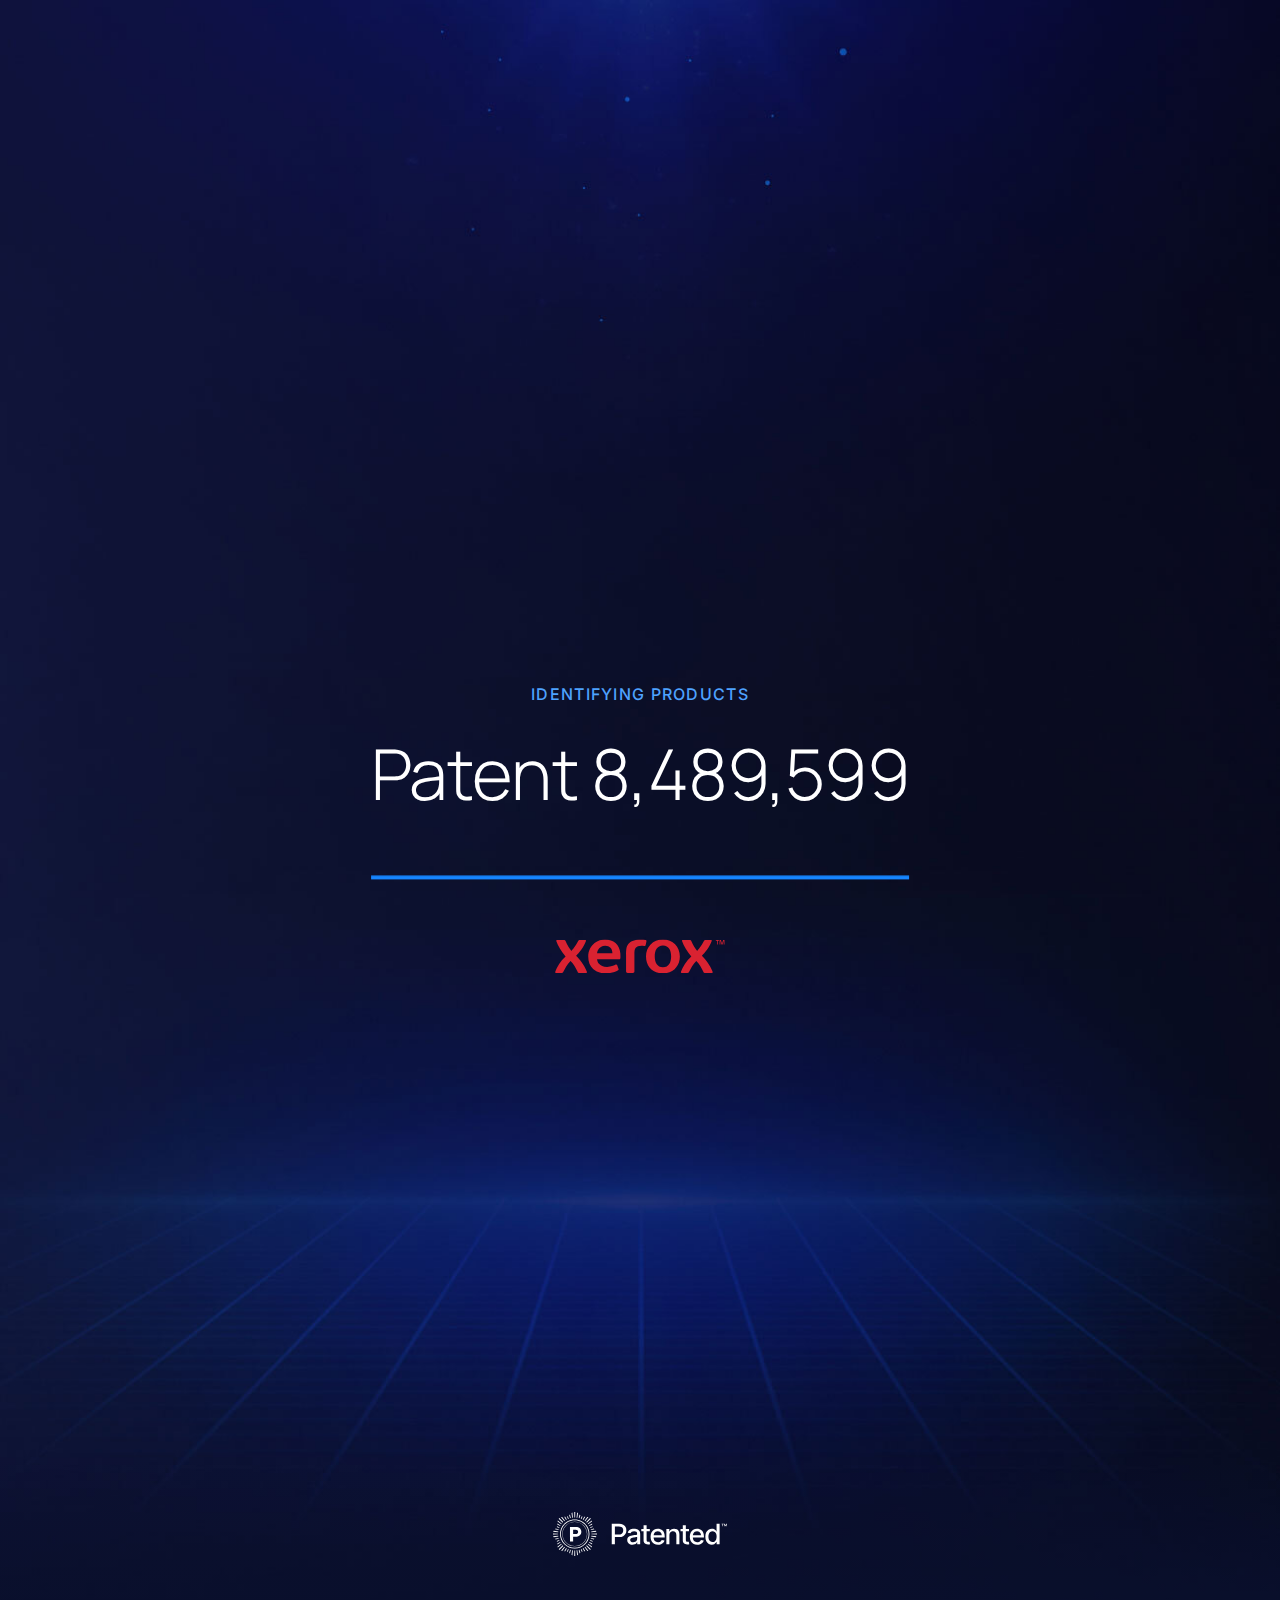
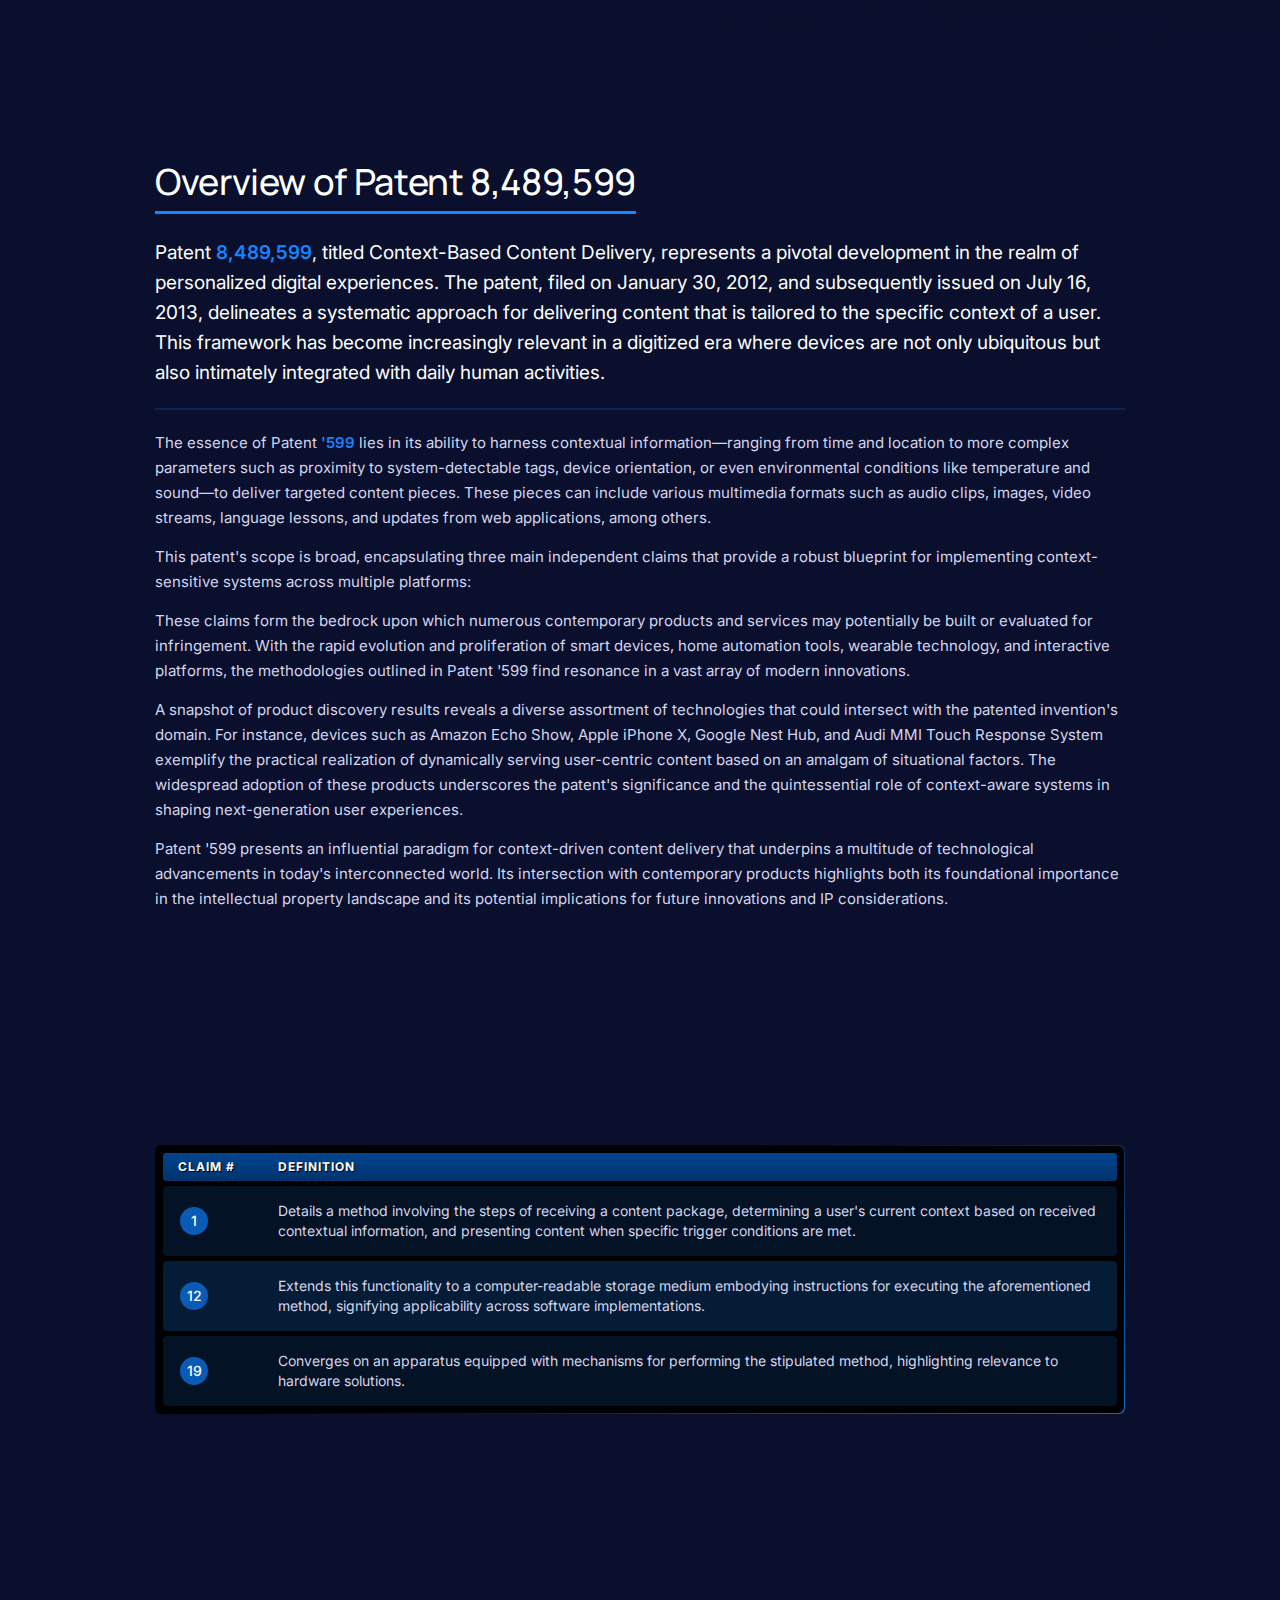
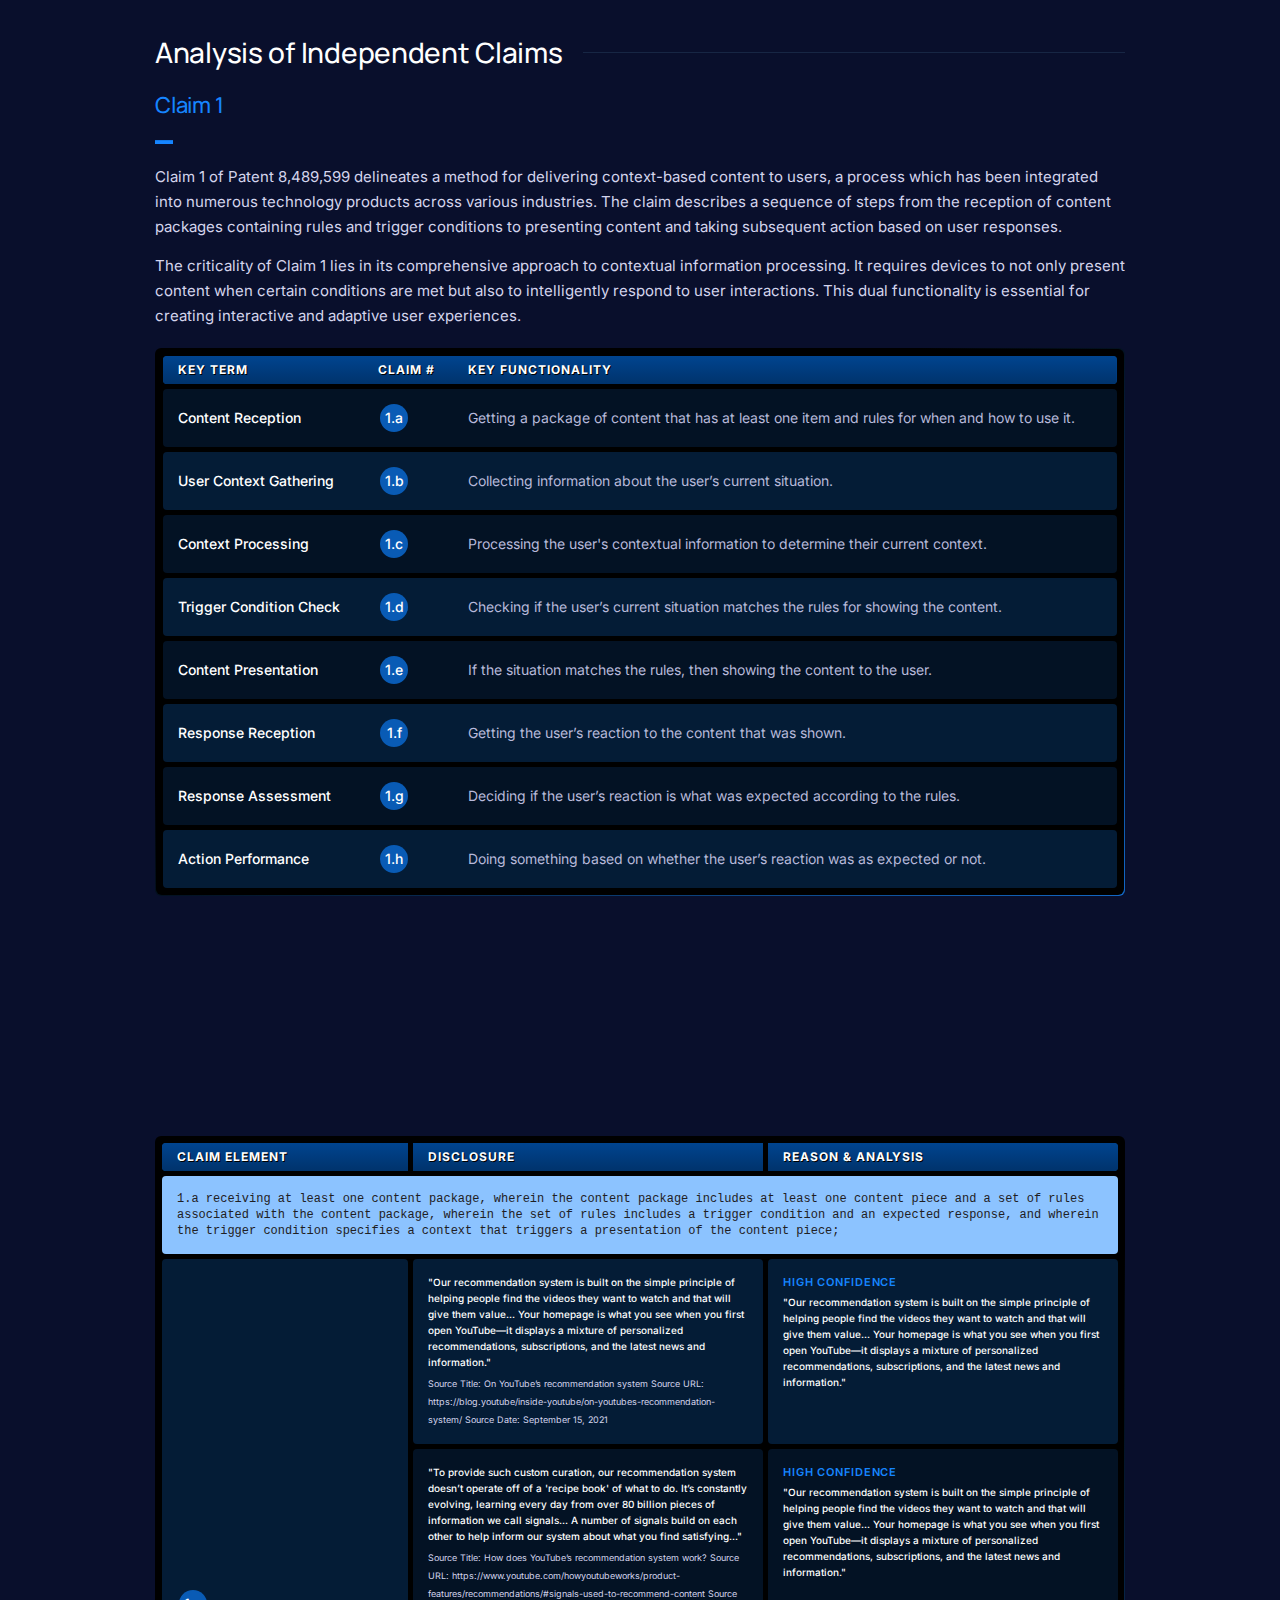
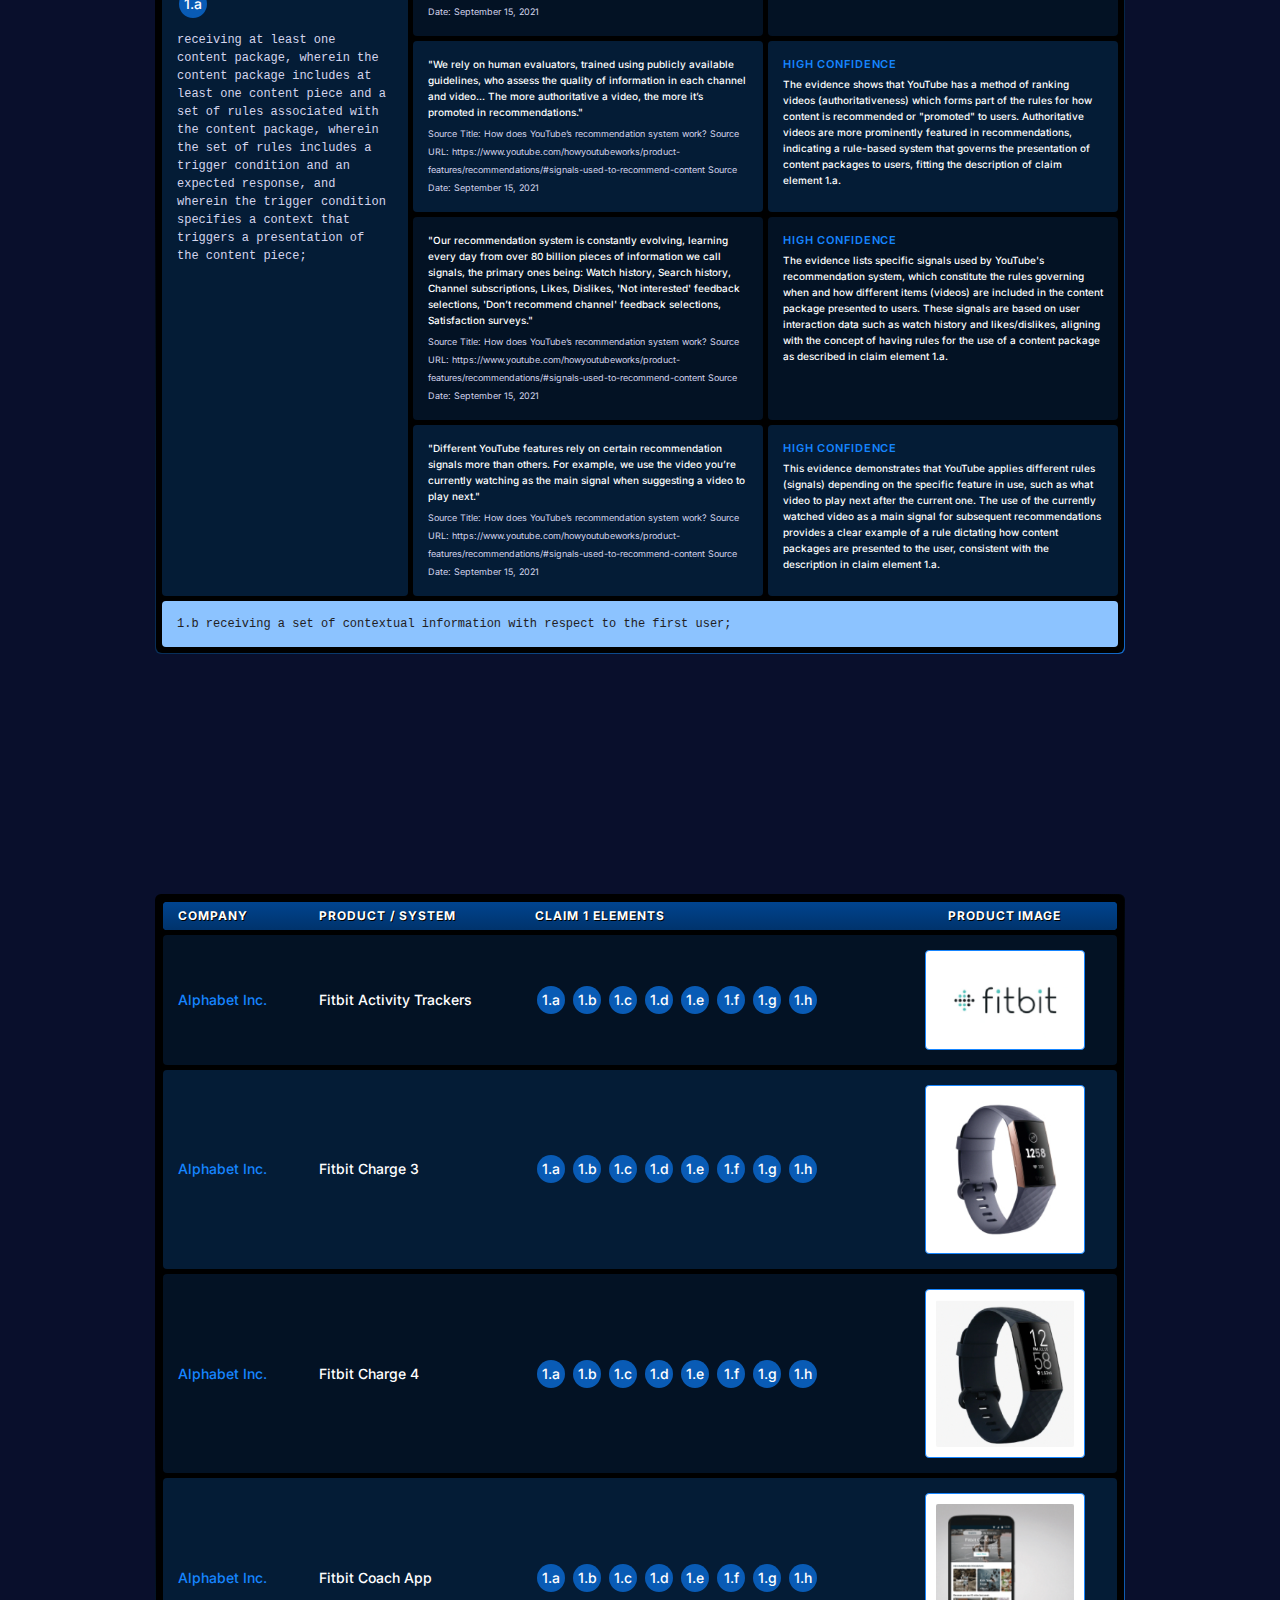
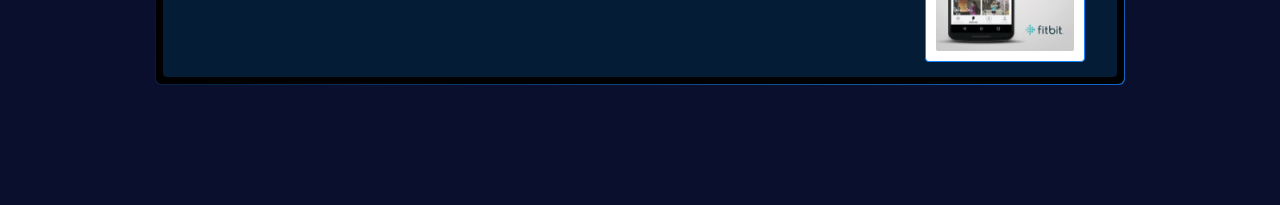
==== index.html @ 0fb77c59 "Patented reports V1" ====
<!DOCTYPE html>
<html lang="en">
<head>
    <meta charset="UTF-8">
    <meta name="viewport" content="width=device-width, initial-scale=1.0">
    <title>Patented Reports</title>
    <link rel="stylesheet" href="css/style.css">
</head>
<body>
    <section id="cover">
        <div class="overlay"></div>
        <img src="assets/cover.jpg" alt="">
        <div class="top-cover">
            <span>IDENTIFYING PRODUCTS</span>
            <h1>Patent 8,489,599</h1>
            <hr>
            <img src="assets/xerox.svg" alt="">
        </div>
        <img class="is-patented" src="assets/patented.svg" alt="">
    </section>
    <!-- Plain Text -->
    <section>
        <div class="container">
            <h1>Overview of Patent 8,489,599</h1>
            <p class="featured">Patent <strong>8,489,599</strong>, titled Context-Based Content Delivery, represents a pivotal development in the realm of personalized digital experiences. The patent, filed on January 30, 2012, and subsequently issued on July 16, 2013, delineates a systematic approach for delivering content that is tailored to the specific context of a user. This framework has become increasingly relevant in a digitized era where devices are not only ubiquitous but also intimately integrated with daily human activities.</p>

            <hr class="large">

            <p>The essence of Patent <strong>'599</strong> lies in its ability to harness contextual information—ranging from time and location to more complex parameters such as proximity to system-detectable tags, device orientation, or even environmental conditions like temperature and sound—to deliver targeted content pieces. These pieces can include various multimedia formats such as audio clips, images, video streams, language lessons, and updates from web applications, among others.</p>
            <p>This patent's scope is broad, encapsulating three main independent claims that provide a robust blueprint for implementing context-sensitive systems across multiple platforms:</p>
    
            <p>These claims form the bedrock upon which numerous contemporary products and services may potentially be built or evaluated for infringement. With the rapid evolution and proliferation of smart devices, home automation tools, wearable technology, and interactive platforms, the methodologies outlined in Patent '599 find resonance in a vast array of modern innovations.</p>
            <p>A snapshot of product discovery results reveals a diverse assortment of technologies that could intersect with the patented invention's domain. For instance, devices such as Amazon Echo Show, Apple iPhone X, Google Nest Hub, and Audi MMI Touch Response System exemplify the practical realization of dynamically serving user-centric content based on an amalgam of situational factors. The widespread adoption of these products underscores the patent's significance and the quintessential role of context-aware systems in shaping next-generation user experiences.</p>
            <p>Patent '599 presents an influential paradigm for context-driven content delivery that underpins a multitude of technological advancements in today's interconnected world. Its intersection with contemporary products highlights both its foundational importance in the intellectual property landscape and its potential implications for future innovations and IP considerations.</p>
        </div>
    </section>

    <!-- Overview of Patent Table -->
    <section>
        <div class="container">
            <div class="table-area">
                <table>
                    <thead>
                        <th>Claim #</th>
                        <th>Definition</th>
                    </thead>
                    <tbody>
                        <tr>
                            <td><span class="number">1</span></td>
                            <td>Details a method involving the steps of receiving a content package, determining a user's current context based on received contextual information, and presenting content when specific trigger conditions are met.</td>
                        </tr>
                        <tr>
                            <td><span class="number">12</span></td>
                            <td>Extends this functionality to a computer-readable storage medium embodying instructions for executing the aforementioned method, signifying applicability across software implementations.</td>
                        </tr>
                        <tr>
                            <td><span class="number">19</span></td>
                            <td>Converges on an apparatus equipped with mechanisms for performing the stipulated method, highlighting relevance to hardware solutions.</td>
                        </tr>
                    </tbody>
                </table>
            </div>
        </div>
    </section>

    <section>
        <div class="container">
            <h2>Analysis of Independent Claims</h2>
            <h3>Claim 1</h3>
            <hr>
            <p>Claim 1 of Patent 8,489,599 delineates a method for delivering context-based content to users, a process which has been integrated into numerous technology products across various industries. The claim describes a sequence of steps from the reception of content packages containing rules and trigger conditions to presenting content and taking subsequent action based on user responses.</p>
            <p>The criticality of Claim 1 lies in its comprehensive approach to contextual information processing. It requires devices to not only present content when certain conditions are met but also to intelligently respond to user interactions. This dual functionality is essential for creating interactive and adaptive user experiences.</p>
            <div class="table-area">
                <table>
                    <thead>
                        <th>Key Term</th>
                        <th>Claim #</th>
                        <th>Key Functionality</th>
                    </thead>
                    <tbody>
                        <tr>
                            <td><strong>Content Reception</strong></td>
                            <td><span class="number">1.a</span></td>
                            <td>Getting a package of content that has at least one item and rules for when and how to use it.</td>
                        </tr>
                        <tr>
                            <td><strong>User Context Gathering</strong></td>
                            <td><span class="number">1.b</span></td>
                            <td>Collecting information about the user’s current situation.</td>
                        </tr>
                        <tr>
                            <td><strong>Context Processing</strong></td>
                            <td><span class="number">1.c</span></td>
                            <td>Processing the user's contextual information to determine their current context.</td>
                        </tr>
                        <tr>
                            <td><strong>Trigger Condition Check</strong></td>
                            <td><span class="number">1.d</span></td>
                            <td>Checking if the user’s current situation matches the rules for showing the content.</td>
                        </tr>
                        <tr>
                            <td><strong>Content Presentation</strong></td>
                            <td><span class="number">1.e</span></td>
                            <td>If the situation matches the rules, then showing the content to the user.</td>
                        </tr>
                        <tr>
                            <td><strong>Response Reception</strong></td>
                            <td><span class="number">1.f</span></td>
                            <td>Getting the user’s reaction to the content that was shown.</td>
                        </tr>
                        <tr>
                            <td><strong>Response Assessment</strong></td>
                            <td><span class="number">1.g</span></td>
                            <td>Deciding if the user’s reaction is what was expected according to the rules.</td>
                        </tr>
                        <tr>
                            <td><strong>Action Performance</strong></td>
                            <td><span class="number">1.h</span></td>
                            <td>Doing something based on whether the user’s reaction was as expected or not.</td>
                        </tr>
                    </tbody>
                </table>
            </div>
        </div>
    </section>

    <section>
        <div class="container">
            <div class="table-area">
                <table class="is-analysis">
                    <thead>
                        <th>Claim element</th>
                        <th>DISCLOSURE</th>
                        <th>REASON & ANALYSIS</th>
                    </thead>
                    <tbody>
                        <tr class="description-step">
                            <td colspan="100">1.a receiving at least one content package, wherein the content package includes at least one content piece and a set of rules associated with the content package, wherein the set of rules includes a trigger condition and an expected response, and wherein the trigger condition specifies a context that triggers a presentation of the content piece;</td>
                        </tr>
                        <tr>
                            <td rowspan="5">
                                <span class="number">1.a</span>
                                <p class="monospace">
                                    receiving at least one content package, wherein the content package includes at least one content piece and a set of rules associated with the content package, wherein the set of rules includes a  trigger condition and an expected response, and wherein the trigger condition specifies a context that triggers a presentation of the content piece;
                                </p>
                            </td>
                            <td>
                                <strong>"Our recommendation system is built on the simple principle of helping people find the videos they want to watch and that will give them value... Your homepage is what you see when you first open YouTube—it displays a mixture of personalized recommendations, subscriptions, and the latest news and information."</strong>
                                <p>
                                    Source Title: On YouTube’s recommendation system
                                    Source URL: https://blog.youtube/inside-youtube/on-youtubes-recommendation-system/
                                    Source Date: September 15, 2021
                                </p>
                            </td>
                            <td>
                                <span>High Confidence</span>
                                <strong>"Our recommendation system is built on the simple principle of helping people find the videos they want to watch and that will give them value... Your homepage is what you see when you first open YouTube—it displays a mixture of personalized recommendations, subscriptions, and the latest news and information."</strong>
                            </td>
                        </tr>
                        <tr>
                            <td>
                                <strong>"To provide such custom curation, our recommendation system doesn’t operate off of a 'recipe book' of what to do. It’s constantly evolving, learning every day from over 80 billion pieces of information we call signals... A number of signals build on each other to help inform our system about what you find satisfying..."</strong>
                                <p>
                                    Source Title: How does YouTube’s recommendation system work?
                                    Source URL: https://www.youtube.com/howyoutubeworks/product-features/recommendations/#signals-used-to-recommend-content
                                    Source Date: September 15, 2021
                                </p>
                            </td>
                            <td>
                                <span>High Confidence</span>
                                <strong>"Our recommendation system is built on the simple principle of helping people find the videos they want to watch and that will give them value... Your homepage is what you see when you first open YouTube—it displays a mixture of personalized recommendations, subscriptions, and the latest news and information."</strong>
                            </td>
                        </tr>
                        <tr>
                            <td>
                                <strong>"We rely on human evaluators, trained using publicly available guidelines, who assess the quality of information in each channel and video... The more authoritative a video, the more it’s promoted in recommendations."</strong>
                                <p>
                                    Source Title: How does YouTube’s recommendation system work?
                                    Source URL: https://www.youtube.com/howyoutubeworks/product-features/recommendations/#signals-used-to-recommend-content
                                    Source Date: September 15, 2021
                                </p>
                            </td>
                            <td>
                                <span>High Confidence</span>
                                <strong>The evidence shows that YouTube has a method of ranking videos (authoritativeness) which forms part of the rules for how content is recommended or "promoted" to users. Authoritative videos are more prominently featured in recommendations, indicating a rule-based system that governs the presentation of content packages to users, fitting the description of claim element 1.a.</strong>
                            </td>
                        </tr>
                        <tr>
                            <td>
                                <strong>"Our recommendation system is constantly evolving, learning every day from over 80 billion pieces of information we call signals, the primary ones being: Watch history, Search history, Channel subscriptions, Likes, Dislikes, 'Not interested' feedback selections, 'Don’t recommend channel' feedback selections, Satisfaction surveys."</strong>
                                <p>
                                    Source Title: How does YouTube’s recommendation system work?
                                    Source URL: https://www.youtube.com/howyoutubeworks/product-features/recommendations/#signals-used-to-recommend-content
                                    Source Date: September 15, 2021
                                </p>
                            </td>
                            <td>
                                <span>High Confidence</span>
                                <strong>The evidence lists specific signals used by YouTube's recommendation system, which constitute the rules governing when and how different items (videos) are included in the content package presented to users. These signals are based on user interaction data such as watch history and likes/dislikes, aligning with the concept of having rules for the use of a content package as described in claim element 1.a.</strong>
                            </td>
                        </tr>
                        <tr>
                            <td>
                                <strong>"Different YouTube features rely on certain recommendation signals more than others. For example, we use the video you’re currently watching as the main signal when suggesting a video to play next."</strong>
                                <p>
                                    Source Title: How does YouTube’s recommendation system work?
                                    Source URL: https://www.youtube.com/howyoutubeworks/product-features/recommendations/#signals-used-to-recommend-content
                                    Source Date: September 15, 2021
                                </p>
                            </td>
                            <td>
                                <span>High Confidence</span>
                                <strong>This evidence demonstrates that YouTube applies different rules (signals) depending on the specific feature in use, such as what video to play next after the current one. The use of the currently watched video as a main signal for subsequent recommendations provides a clear example of a rule dictating how content packages are presented to the user, consistent with the description in claim element 1.a.</strong>
                            </td>
                        </tr>
                        <tr class="description-step">
                            <td colspan="100">1.b receiving a set of contextual information with respect to the first user;</td>
                        </tr>
                    </tbody>
                </table>
            </div>
        </div>
    </section>

    <section>
        <div class="container">
            <div class="table-area">
                <table class="with-image">
                    <thead>
                        <th>Company</th>
                        <th>Product / System</th>
                        <th>Claim 1 Elements</th>
                        <th>Product Image</th>
                    </thead>
                    <tbody>
                        <tr>
                            <td>Alphabet Inc.</td>
                            <td>Fitbit Activity Trackers</td>
                            <td>
                                <span class="number">1.a</span>
                                <span class="number">1.b</span>
                                <span class="number">1.c</span>
                                <span class="number">1.d</span>
                                <span class="number">1.e</span>
                                <span class="number">1.f</span>
                                <span class="number">1.g</span>
                                <span class="number">1.h</span>
                            </td>
                            <td>
                                <div class="images">
                                    <img src="assets/asset-1.jpg" alt="">
                                </div>
                            </td>
                        </tr>
                        <tr>
                            <td>Alphabet Inc.</td>
                            <td>Fitbit Charge 3</td>
                            <td>
                                <span class="number">1.a</span>
                                <span class="number">1.b</span>
                                <span class="number">1.c</span>
                                <span class="number">1.d</span>
                                <span class="number">1.e</span>
                                <span class="number">1.f</span>
                                <span class="number">1.g</span>
                                <span class="number">1.h</span>
                            </td>
                            <td>
                                <div class="images">
                                    <img src="assets/asset-2.jpg" alt="">
                                </div>
                            </td>
                        </tr>
                        <tr>
                            <td>Alphabet Inc.</td>
                            <td>Fitbit Charge 4</td>
                            <td>
                                <span class="number">1.a</span>
                                <span class="number">1.b</span>
                                <span class="number">1.c</span>
                                <span class="number">1.d</span>
                                <span class="number">1.e</span>
                                <span class="number">1.f</span>
                                <span class="number">1.g</span>
                                <span class="number">1.h</span>
                            </td>
                            <td>
                                <div class="images">
                                    <img src="assets/asset-3.jpg" alt="">
                                </div>
                            </td>
                        </tr>
                        <tr>
                            <td>Alphabet Inc.</td>
                            <td>Fitbit Coach App</td>
                            <td>
                                <span class="number">1.a</span>
                                <span class="number">1.b</span>
                                <span class="number">1.c</span>
                                <span class="number">1.d</span>
                                <span class="number">1.e</span>
                                <span class="number">1.f</span>
                                <span class="number">1.g</span>
                                <span class="number">1.h</span>
                            </td>
                            <td>
                                <div class="images">
                                    <img src="assets/asset-4.jpg" alt="">
                                </div>
                            </td>
                        </tr>
                    </tbody>
                </table>
            </div>
        </div>
    </section>

</body>
</html>
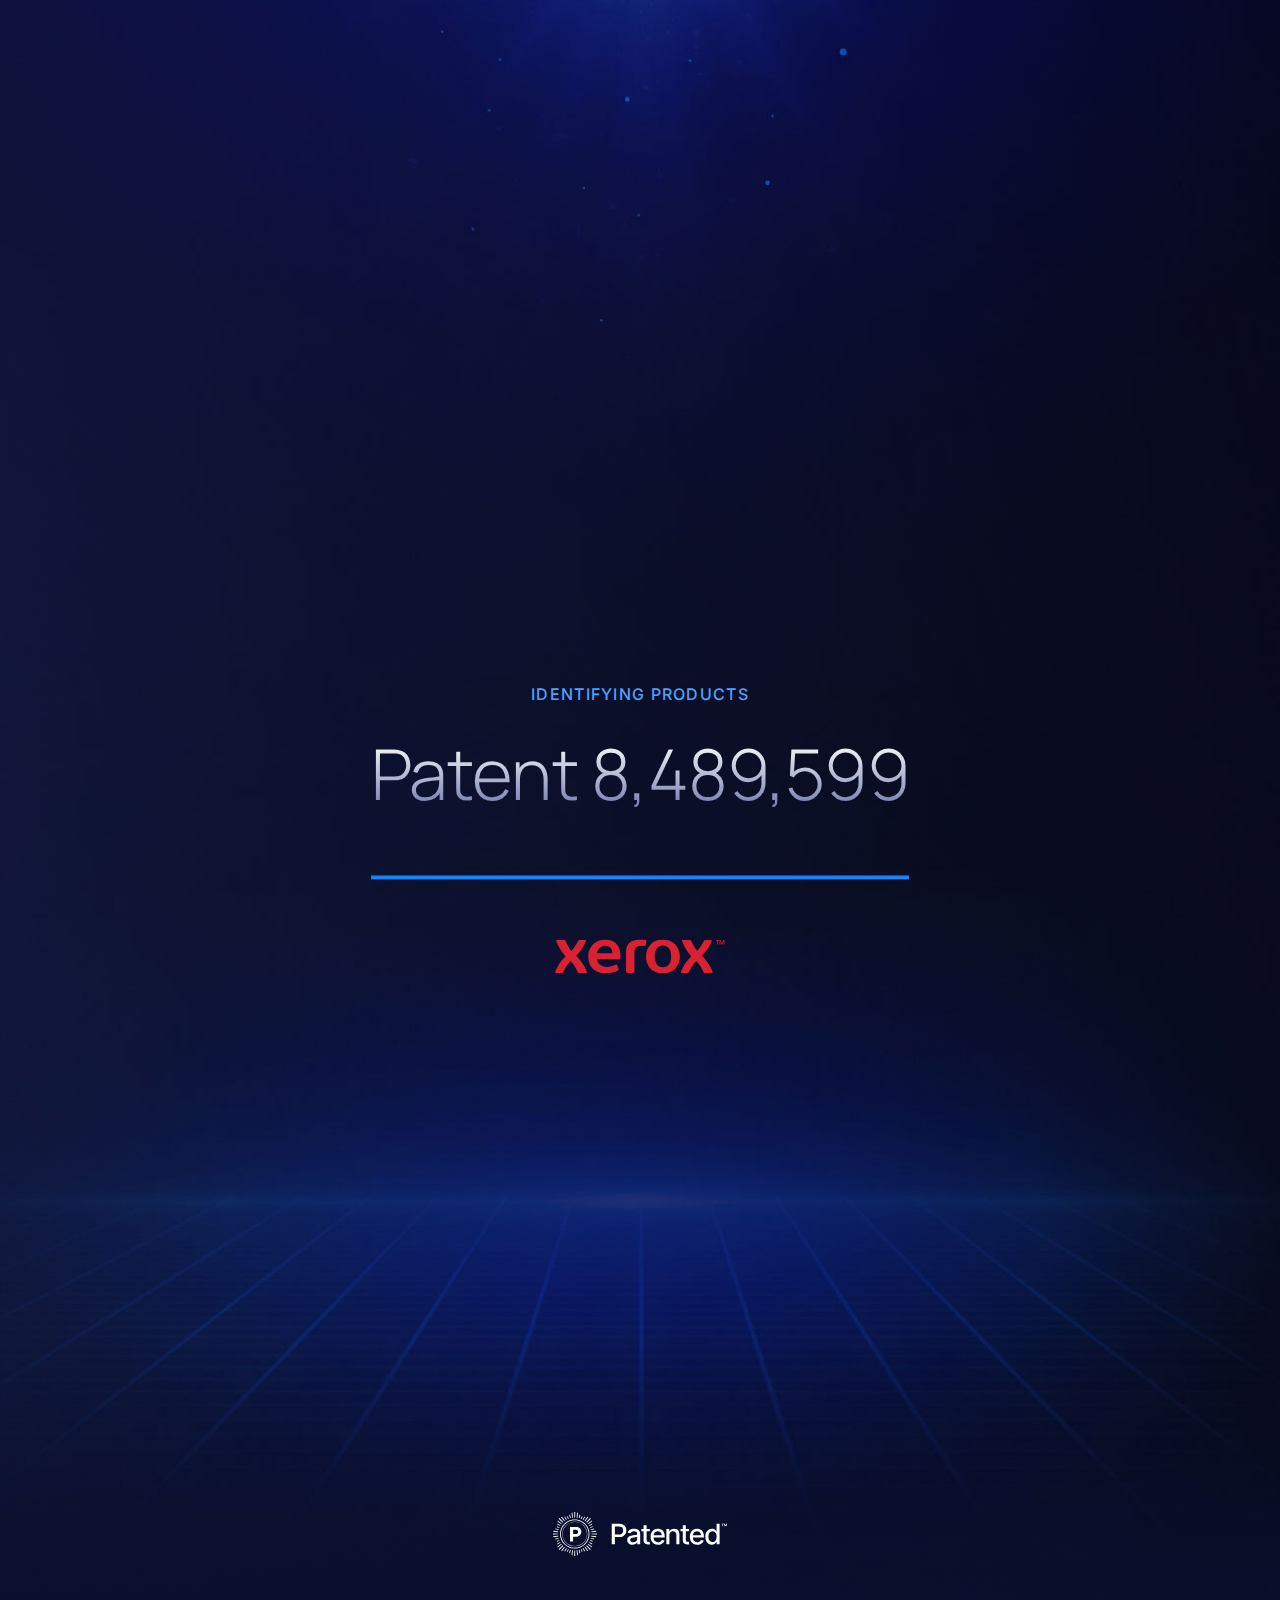
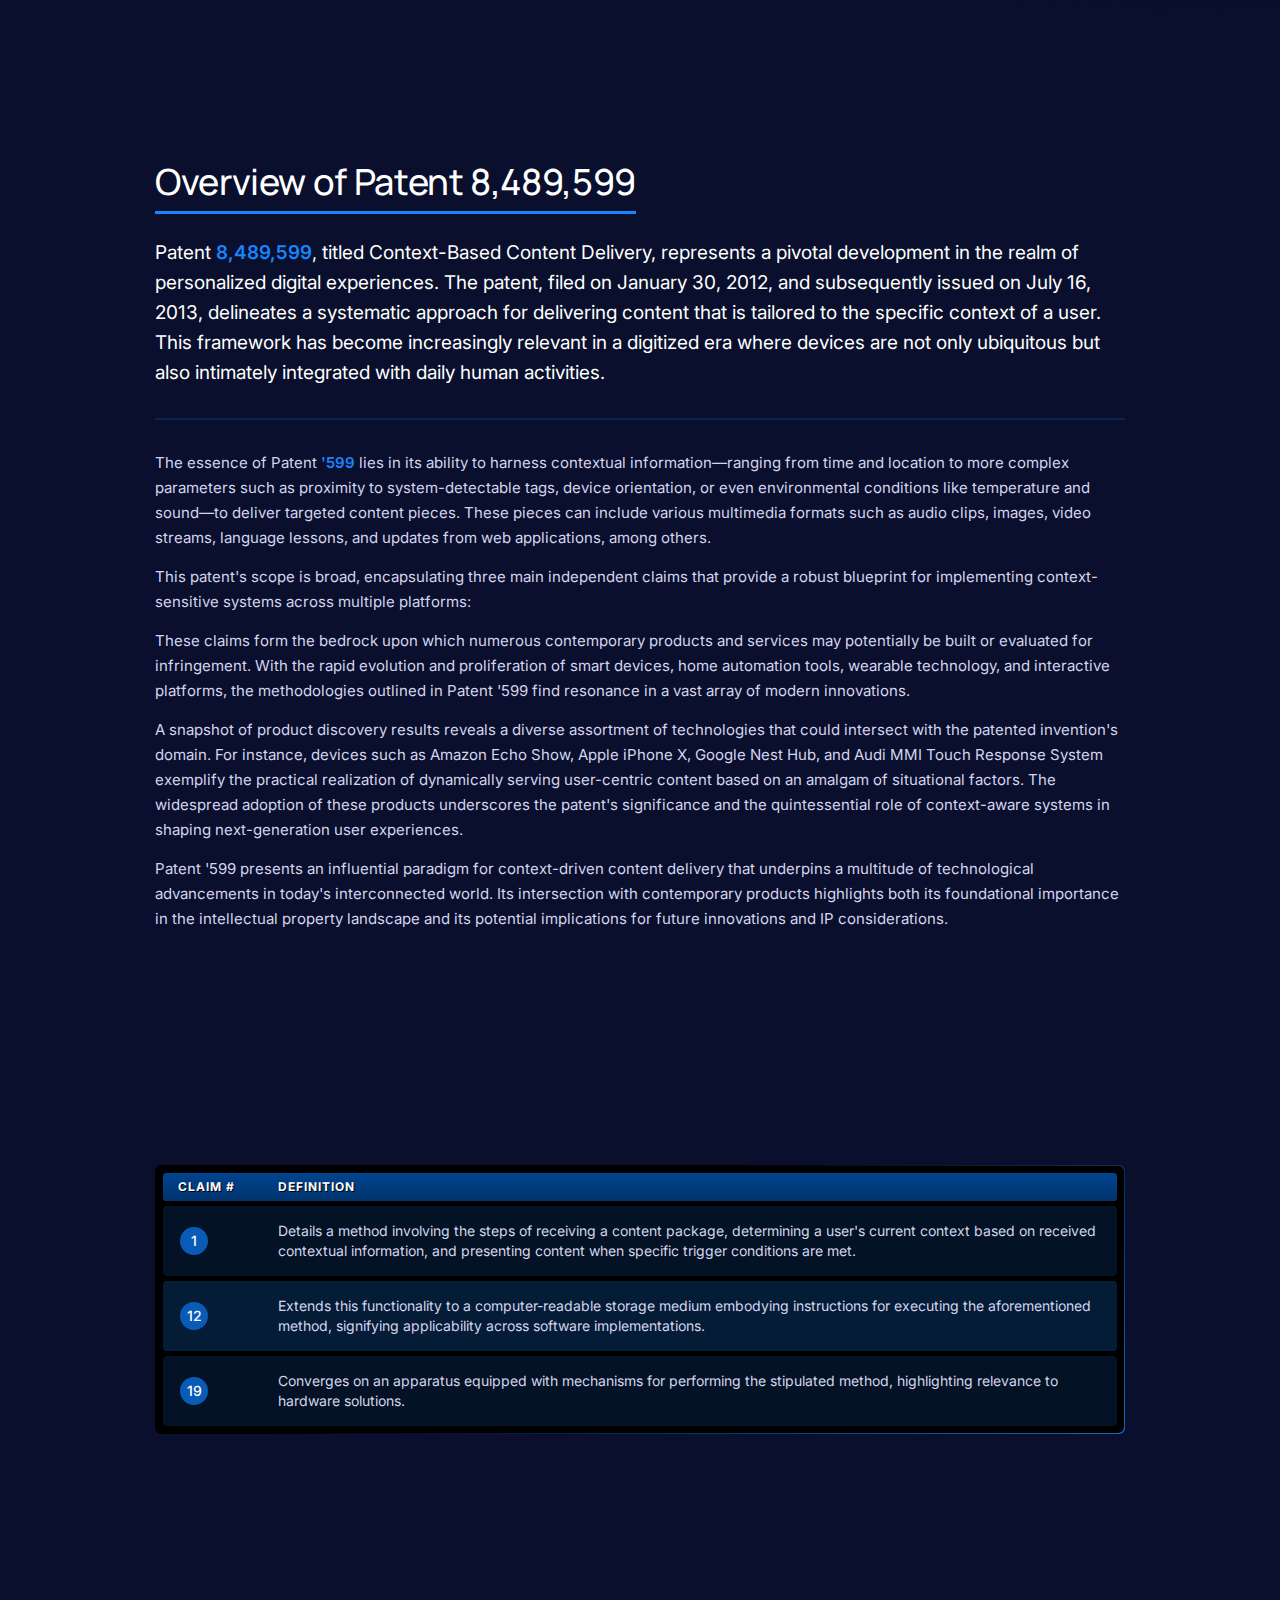
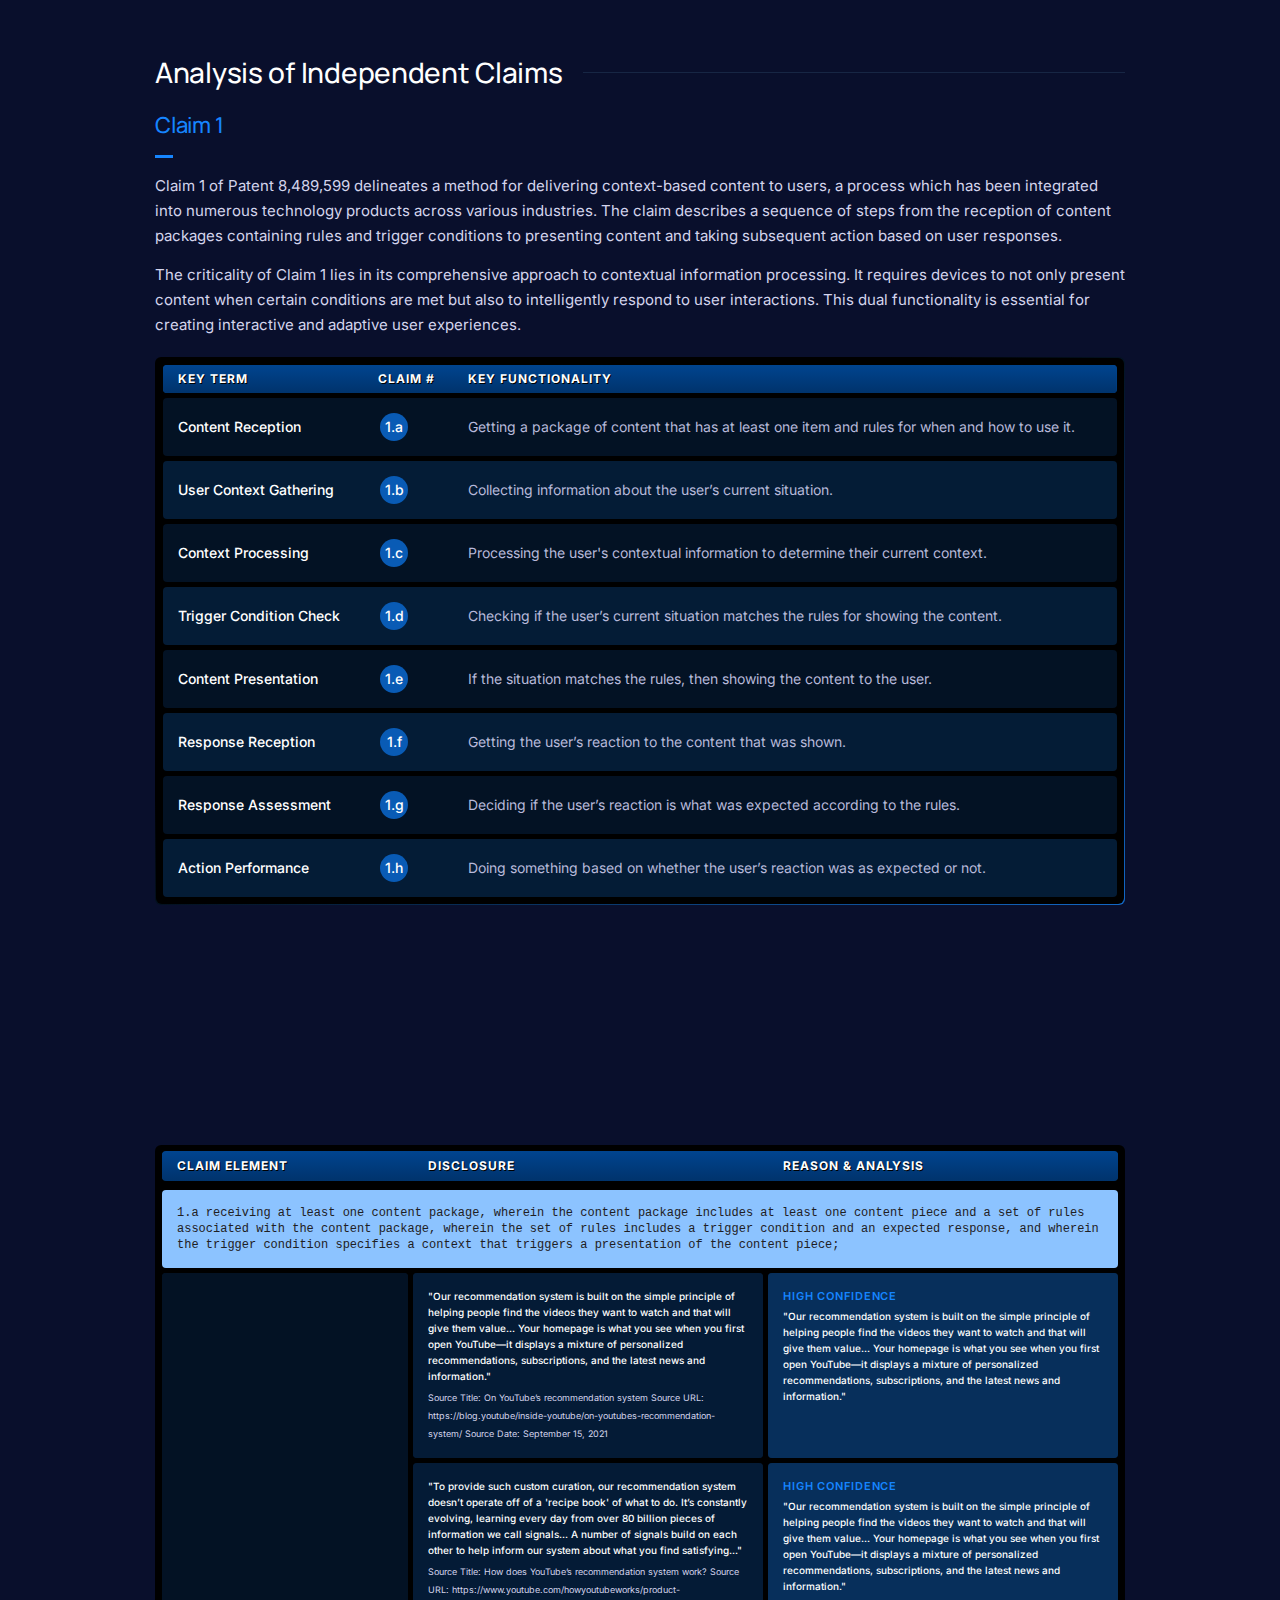
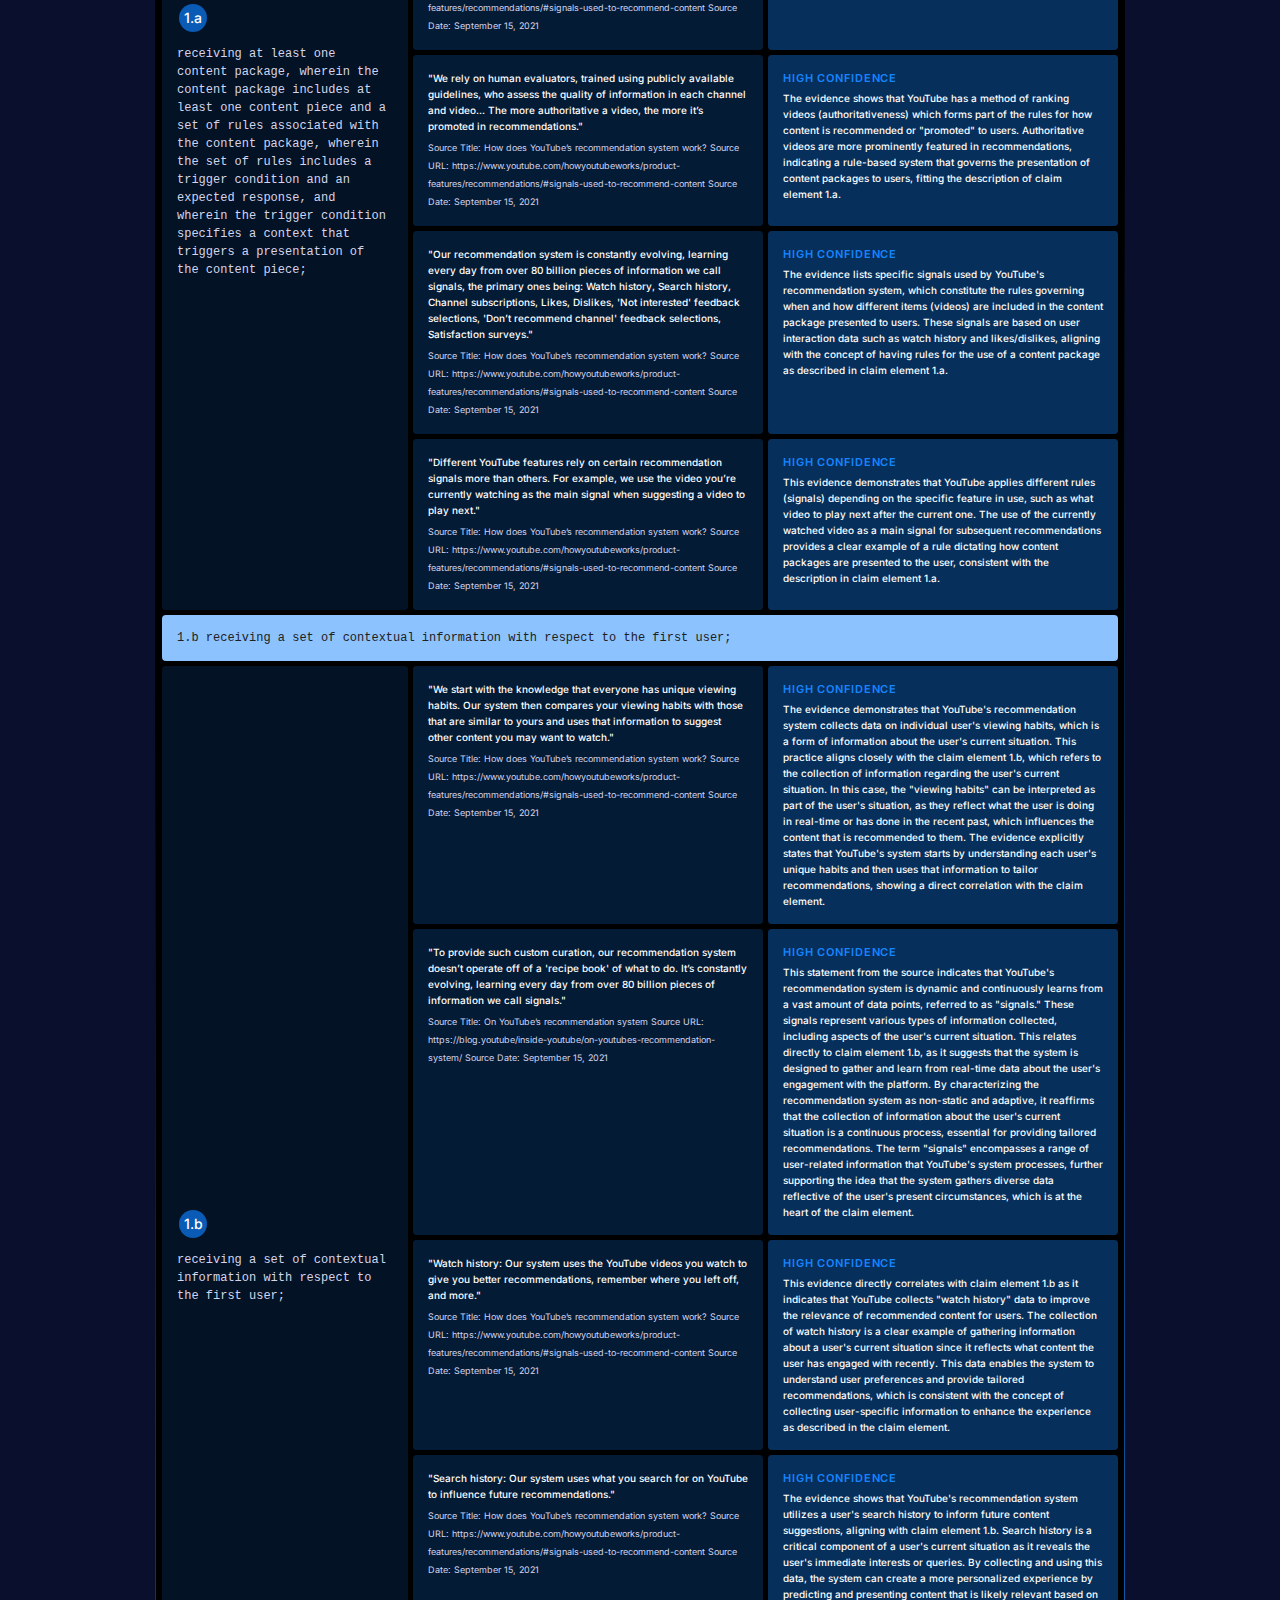
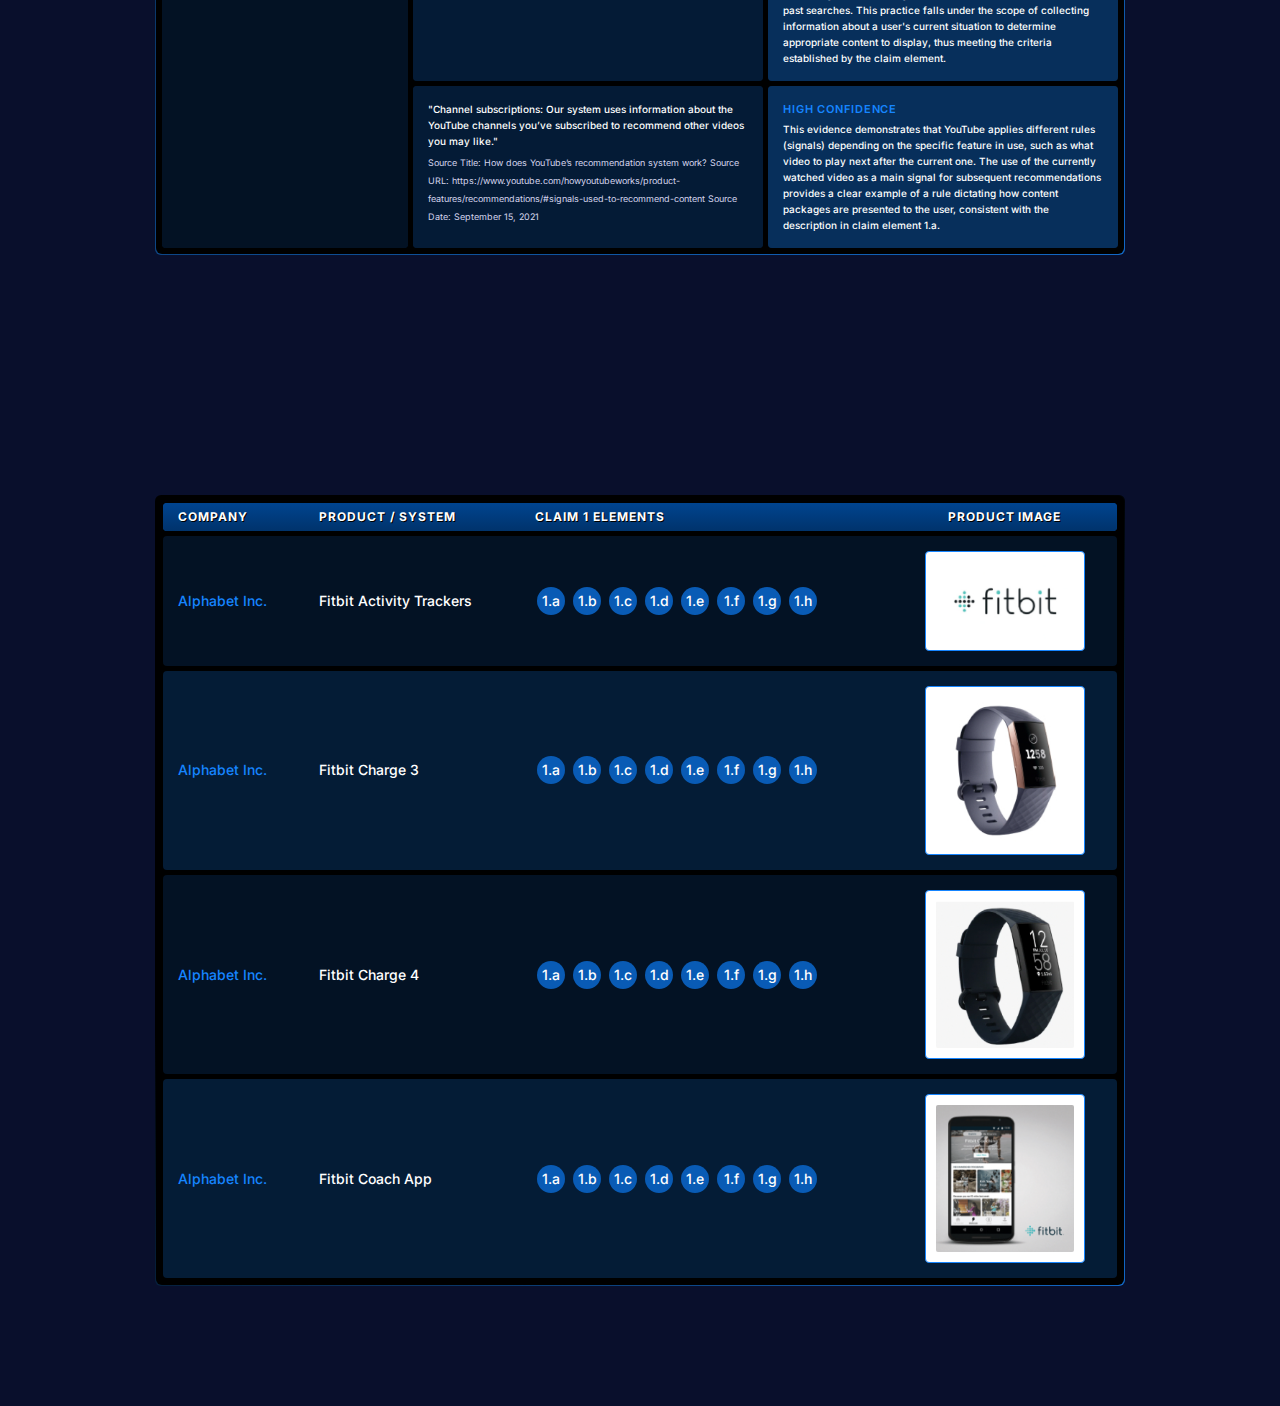
==== commit f465f8f9: "Patented reports V2" ====
--- a/index.html
+++ b/index.html
@@ -8,7 +8,7 @@
 </head>
 <body>
     <section id="cover">
-        <div class="overlay"></div>
+        <div class="overlay-cover"></div>
         <img src="assets/cover.jpg" alt="">
         <div class="top-cover">
             <span>IDENTIFYING PRODUCTS</span>
@@ -18,6 +18,7 @@
         </div>
         <img class="is-patented" src="assets/patented.svg" alt="">
     </section>
+
     <!-- Plain Text -->
     <section>
         <div class="container">
@@ -67,7 +68,6 @@
         <div class="container">
             <h2>Analysis of Independent Claims</h2>
             <h3>Claim 1</h3>
-            <hr>
             <p>Claim 1 of Patent 8,489,599 delineates a method for delivering context-based content to users, a process which has been integrated into numerous technology products across various industries. The claim describes a sequence of steps from the reception of content packages containing rules and trigger conditions to presenting content and taking subsequent action based on user responses.</p>
             <p>The criticality of Claim 1 lies in its comprehensive approach to contextual information processing. It requires devices to not only present content when certain conditions are met but also to intelligently respond to user interactions. This dual functionality is essential for creating interactive and adaptive user experiences.</p>
             <div class="table-area">
@@ -138,13 +138,13 @@
                             <td colspan="100">1.a receiving at least one content package, wherein the content package includes at least one content piece and a set of rules associated with the content package, wherein the set of rules includes a trigger condition and an expected response, and wherein the trigger condition specifies a context that triggers a presentation of the content piece;</td>
                         </tr>
                         <tr>
-                            <td rowspan="5">
+                            <td rowspan="5" class="black monospace">
                                 <span class="number">1.a</span>
-                                <p class="monospace">
+                                <p>
                                     receiving at least one content package, wherein the content package includes at least one content piece and a set of rules associated with the content package, wherein the set of rules includes a  trigger condition and an expected response, and wherein the trigger condition specifies a context that triggers a presentation of the content piece;
                                 </p>
                             </td>
-                            <td>
+                            <td class="darkblue">
                                 <strong>"Our recommendation system is built on the simple principle of helping people find the videos they want to watch and that will give them value... Your homepage is what you see when you first open YouTube—it displays a mixture of personalized recommendations, subscriptions, and the latest news and information."</strong>
                                 <p>
                                     Source Title: On YouTube’s recommendation system
@@ -152,13 +152,13 @@
                                     Source Date: September 15, 2021
                                 </p>
                             </td>
-                            <td>
+                            <td class="blue">
                                 <span>High Confidence</span>
                                 <strong>"Our recommendation system is built on the simple principle of helping people find the videos they want to watch and that will give them value... Your homepage is what you see when you first open YouTube—it displays a mixture of personalized recommendations, subscriptions, and the latest news and information."</strong>
                             </td>
                         </tr>
                         <tr>
-                            <td>
+                            <td class="darkblue">
                                 <strong>"To provide such custom curation, our recommendation system doesn’t operate off of a 'recipe book' of what to do. It’s constantly evolving, learning every day from over 80 billion pieces of information we call signals... A number of signals build on each other to help inform our system about what you find satisfying..."</strong>
                                 <p>
                                     Source Title: How does YouTube’s recommendation system work?
@@ -166,13 +166,13 @@
                                     Source Date: September 15, 2021
                                 </p>
                             </td>
-                            <td>
+                            <td class="blue">
                                 <span>High Confidence</span>
                                 <strong>"Our recommendation system is built on the simple principle of helping people find the videos they want to watch and that will give them value... Your homepage is what you see when you first open YouTube—it displays a mixture of personalized recommendations, subscriptions, and the latest news and information."</strong>
                             </td>
                         </tr>
                         <tr>
-                            <td>
+                            <td class="darkblue">
                                 <strong>"We rely on human evaluators, trained using publicly available guidelines, who assess the quality of information in each channel and video... The more authoritative a video, the more it’s promoted in recommendations."</strong>
                                 <p>
                                     Source Title: How does YouTube’s recommendation system work?
@@ -180,13 +180,13 @@
                                     Source Date: September 15, 2021
                                 </p>
                             </td>
-                            <td>
+                            <td class="blue">
                                 <span>High Confidence</span>
                                 <strong>The evidence shows that YouTube has a method of ranking videos (authoritativeness) which forms part of the rules for how content is recommended or "promoted" to users. Authoritative videos are more prominently featured in recommendations, indicating a rule-based system that governs the presentation of content packages to users, fitting the description of claim element 1.a.</strong>
                             </td>
                         </tr>
                         <tr>
-                            <td>
+                            <td class="darkblue">
                                 <strong>"Our recommendation system is constantly evolving, learning every day from over 80 billion pieces of information we call signals, the primary ones being: Watch history, Search history, Channel subscriptions, Likes, Dislikes, 'Not interested' feedback selections, 'Don’t recommend channel' feedback selections, Satisfaction surveys."</strong>
                                 <p>
                                     Source Title: How does YouTube’s recommendation system work?
@@ -194,13 +194,13 @@
                                     Source Date: September 15, 2021
                                 </p>
                             </td>
-                            <td>
+                            <td class="blue">
                                 <span>High Confidence</span>
                                 <strong>The evidence lists specific signals used by YouTube's recommendation system, which constitute the rules governing when and how different items (videos) are included in the content package presented to users. These signals are based on user interaction data such as watch history and likes/dislikes, aligning with the concept of having rules for the use of a content package as described in claim element 1.a.</strong>
                             </td>
                         </tr>
                         <tr>
-                            <td>
+                            <td class="darkblue">
                                 <strong>"Different YouTube features rely on certain recommendation signals more than others. For example, we use the video you’re currently watching as the main signal when suggesting a video to play next."</strong>
                                 <p>
                                     Source Title: How does YouTube’s recommendation system work?
@@ -208,13 +208,123 @@
                                     Source Date: September 15, 2021
                                 </p>
                             </td>
-                            <td>
+                            <td class="blue">
                                 <span>High Confidence</span>
                                 <strong>This evidence demonstrates that YouTube applies different rules (signals) depending on the specific feature in use, such as what video to play next after the current one. The use of the currently watched video as a main signal for subsequent recommendations provides a clear example of a rule dictating how content packages are presented to the user, consistent with the description in claim element 1.a.</strong>
                             </td>
                         </tr>
                         <tr class="description-step">
                             <td colspan="100">1.b receiving a set of contextual information with respect to the first user;</td>
+                        </tr>
+                        <tr>
+                            <td rowspan="5" class="black monospace">
+                                <span class="number">1.b</span>
+                                <p>
+                                    receiving a set of contextual information with respect to the first user;
+                                </p>
+                            </td>
+                            <td class="darkblue">
+                                <strong>"We start with the knowledge that everyone has unique viewing habits. Our system then compares your viewing habits with those that are similar to yours and uses that information to suggest other content you may want to watch."</strong>
+                                <p>
+                                    Source Title: How does YouTube’s recommendation system work?
+                                    Source URL: https://www.youtube.com/howyoutubeworks/product-features/recommendations/#signals-used-to-recommend-content
+                                    Source Date: September 15, 2021
+                                </p>
+                            </td>
+                            <td class="blue">
+                                <span>High Confidence</span>
+                                <strong>The evidence demonstrates that YouTube's recommendation system collects data on individual
+                                    user's viewing habits, which is a form of information about the user's current situation. This
+                                    practice aligns closely with the claim element 1.b, which refers to the collection of information
+                                    regarding the user's current situation. In this case, the "viewing habits" can be interpreted as
+                                    part of the user's situation, as they reflect what the user is doing in real-time or has done in the
+                                    recent past, which influences the content that is recommended to them. The evidence explicitly
+                                    states that YouTube's system starts by understanding each user's unique habits and then uses
+                                    that information to tailor recommendations, showing a direct correlation with the claim element.</strong>
+                            </td>
+                        </tr>
+                        <tr>
+                            <td class="darkblue">
+                                <strong>"To provide such custom curation, our recommendation system doesn’t operate off of a
+                                    'recipe book' of what to do. It’s constantly evolving, learning every day from over 80 billion
+                                    pieces of information we call signals."</strong>
+                                <p>
+                                    Source Title: On YouTube’s recommendation system
+                                    Source URL: https://blog.youtube/inside-youtube/on-youtubes-recommendation-system/
+                                    Source Date: September 15, 2021
+                                </p>
+                            </td>
+                            <td class="blue">
+                                <span>High Confidence</span>
+                                <strong>This statement from the source indicates that YouTube's recommendation system is dynamic
+                                    and continuously learns from a vast amount of data points, referred to as "signals." These
+                                    signals represent various types of information collected, including aspects of the user's current
+                                    situation. This relates directly to claim element 1.b, as it suggests that the system is designed to
+                                    gather and learn from real-time data about the user's engagement with the platform. By
+                                    characterizing the recommendation system as non-static and adaptive, it reaffirms that the
+                                    collection of information about the user's current situation is a continuous process, essential for
+                                    providing tailored recommendations. The term "signals" encompasses a range of user-related
+                                    information that YouTube's system processes, further supporting the idea that the system
+                                    gathers diverse data reflective of the user's present circumstances, which is at the heart of the
+                                    claim element.</strong>
+                            </td>
+                        </tr>
+                        <tr>
+                            <td class="darkblue">
+                                <strong>"Watch history: Our system uses the YouTube videos you watch to give you better
+                                    recommendations, remember where you left off, and more."</strong>
+                                <p>
+                                    Source Title: How does YouTube’s recommendation system work?
+                                    Source URL: https://www.youtube.com/howyoutubeworks/product-features/recommendations/#signals-used-to-recommend-content
+                                    Source Date: September 15, 2021
+                                </p>
+                            </td>
+                            <td class="blue">
+                                <span>High Confidence</span>
+                                <strong>This evidence directly correlates with claim element 1.b as it indicates that YouTube collects
+                                    "watch history" data to improve the relevance of recommended content for users. The collection
+                                    of watch history is a clear example of gathering information about a user's current situation since
+                                    it reflects what content the user has engaged with recently. This data enables the system to
+                                    understand user preferences and provide tailored recommendations, which is consistent with
+                                    the concept of collecting user-specific information to enhance the experience as described in the
+                                    claim element.</strong>
+                            </td>
+                        </tr>
+                        <tr>
+                            <td class="darkblue">
+                                <strong>"Search history: Our system uses what you search for on YouTube to influence future
+                                    recommendations."</strong>
+                                <p>
+                                    Source Title: How does YouTube’s recommendation system work?
+                                    Source URL: https://www.youtube.com/howyoutubeworks/product-features/recommendations/#signals-used-to-recommend-content
+                                    Source Date: September 15, 2021
+                                </p>
+                            </td>
+                            <td class="blue">
+                                <span>High Confidence</span>
+                                <strong>The evidence shows that YouTube's recommendation system utilizes a user's search history to
+                                    inform future content suggestions, aligning with claim element 1.b. Search history is a critical
+                                    component of a user's current situation as it reveals the user's immediate interests or queries.
+                                    By collecting and using this data, the system can create a more personalized experience by
+                                    predicting and presenting content that is likely relevant based on past searches. This practice
+                                    falls under the scope of collecting information about a user's current situation to determine
+                                    appropriate content to display, thus meeting the criteria established by the claim element.</strong>
+                            </td>
+                        </tr>
+                        <tr>
+                            <td class="darkblue">
+                                <strong>"Channel subscriptions: Our system uses information about the YouTube channels you’ve
+                                    subscribed to recommend other videos you may like."</strong>
+                                <p>
+                                    Source Title: How does YouTube’s recommendation system work?
+                                    Source URL: https://www.youtube.com/howyoutubeworks/product-features/recommendations/#signals-used-to-recommend-content
+                                    Source Date: September 15, 2021
+                                </p>
+                            </td>
+                            <td class="blue">
+                                <span>High Confidence</span>
+                                <strong>This evidence demonstrates that YouTube applies different rules (signals) depending on the specific feature in use, such as what video to play next after the current one. The use of the currently watched video as a main signal for subsequent recommendations provides a clear example of a rule dictating how content packages are presented to the user, consistent with the description in claim element 1.a.</strong>
+                            </td>
                         </tr>
                     </tbody>
                 </table>
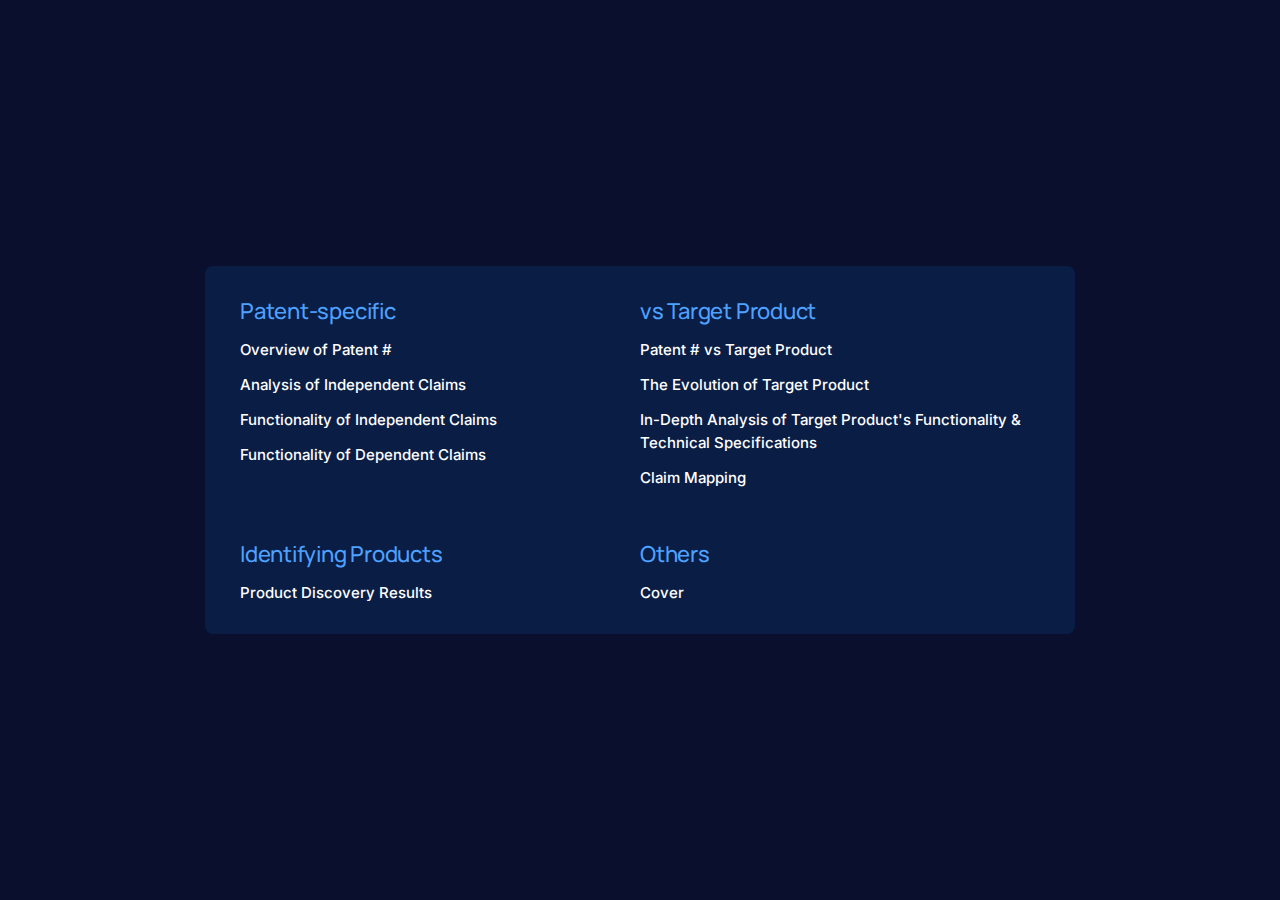
==== commit 64421b93: "Patented Reports blocks V3" ====
--- a/index.html
+++ b/index.html
@@ -3,427 +3,37 @@
 <head>
     <meta charset="UTF-8">
     <meta name="viewport" content="width=device-width, initial-scale=1.0">
-    <title>Patented Reports</title>
+    <title>Patented Reports Blocks</title>
     <link rel="stylesheet" href="css/style.css">
 </head>
 <body>
-    <section id="cover">
-        <div class="overlay-cover"></div>
-        <img src="assets/cover.jpg" alt="">
-        <div class="top-cover">
-            <span>IDENTIFYING PRODUCTS</span>
-            <h1>Patent 8,489,599</h1>
-            <hr>
-            <img src="assets/xerox.svg" alt="">
-        </div>
-        <img class="is-patented" src="assets/patented.svg" alt="">
-    </section>
-
-    <!-- Plain Text -->
-    <section>
-        <div class="container">
-            <h1>Overview of Patent 8,489,599</h1>
-            <p class="featured">Patent <strong>8,489,599</strong>, titled Context-Based Content Delivery, represents a pivotal development in the realm of personalized digital experiences. The patent, filed on January 30, 2012, and subsequently issued on July 16, 2013, delineates a systematic approach for delivering content that is tailored to the specific context of a user. This framework has become increasingly relevant in a digitized era where devices are not only ubiquitous but also intimately integrated with daily human activities.</p>
-
-            <hr class="large">
-
-            <p>The essence of Patent <strong>'599</strong> lies in its ability to harness contextual information—ranging from time and location to more complex parameters such as proximity to system-detectable tags, device orientation, or even environmental conditions like temperature and sound—to deliver targeted content pieces. These pieces can include various multimedia formats such as audio clips, images, video streams, language lessons, and updates from web applications, among others.</p>
-            <p>This patent's scope is broad, encapsulating three main independent claims that provide a robust blueprint for implementing context-sensitive systems across multiple platforms:</p>
-    
-            <p>These claims form the bedrock upon which numerous contemporary products and services may potentially be built or evaluated for infringement. With the rapid evolution and proliferation of smart devices, home automation tools, wearable technology, and interactive platforms, the methodologies outlined in Patent '599 find resonance in a vast array of modern innovations.</p>
-            <p>A snapshot of product discovery results reveals a diverse assortment of technologies that could intersect with the patented invention's domain. For instance, devices such as Amazon Echo Show, Apple iPhone X, Google Nest Hub, and Audi MMI Touch Response System exemplify the practical realization of dynamically serving user-centric content based on an amalgam of situational factors. The widespread adoption of these products underscores the patent's significance and the quintessential role of context-aware systems in shaping next-generation user experiences.</p>
-            <p>Patent '599 presents an influential paradigm for context-driven content delivery that underpins a multitude of technological advancements in today's interconnected world. Its intersection with contemporary products highlights both its foundational importance in the intellectual property landscape and its potential implications for future innovations and IP considerations.</p>
-        </div>
-    </section>
-
-    <!-- Overview of Patent Table -->
-    <section>
-        <div class="container">
-            <div class="table-area">
-                <table>
-                    <thead>
-                        <th>Claim #</th>
-                        <th>Definition</th>
-                    </thead>
-                    <tbody>
-                        <tr>
-                            <td><span class="number">1</span></td>
-                            <td>Details a method involving the steps of receiving a content package, determining a user's current context based on received contextual information, and presenting content when specific trigger conditions are met.</td>
-                        </tr>
-                        <tr>
-                            <td><span class="number">12</span></td>
-                            <td>Extends this functionality to a computer-readable storage medium embodying instructions for executing the aforementioned method, signifying applicability across software implementations.</td>
-                        </tr>
-                        <tr>
-                            <td><span class="number">19</span></td>
-                            <td>Converges on an apparatus equipped with mechanisms for performing the stipulated method, highlighting relevance to hardware solutions.</td>
-                        </tr>
-                    </tbody>
-                </table>
+   <section class="index">
+    <div class="container">
+        <div class="index-area">
+            <div>
+                <h3>Patent-specific</h3>
+                <a href="patent-specific/overview-of-patent.html">Overview of Patent #</a>
+                <a href="patent-specific/analysis-of-independent-claims.html">Analysis of Independent Claims</a>
+                <a href="#">Functionality of Independent Claims</a>
+                <a href="patent-specific/functionality-of-dependent-claims.html">Functionality of Dependent Claims</a>
+            </div>
+            <div>
+                <h3>vs Target Product</h3>
+                <a href="target-products/patent-vs-target-product.html">Patent # vs Target Product</a>
+                <a href="target-products/the-evolution-of-target-product.html">The Evolution of Target Product</a>
+                <a href="target-products/in-depth-analysis-of-target-products-functionality-and-technical-specifications.html">In-Depth Analysis of Target Product's Functionality & Technical Specifications</a>
+                <a href="target-products/claim-mapping.html">Claim Mapping</a>
+            </div>
+            <div>
+                <h3>Identifying Products</h3>
+                <a href="identifying-products/product-discovery-results.html">Product Discovery Results</a>
+            </div>
+            <div>
+                <h3>Others</h3>
+                <a href="cover.html">Cover</a>
             </div>
         </div>
-    </section>
-
-    <section>
-        <div class="container">
-            <h2>Analysis of Independent Claims</h2>
-            <h3>Claim 1</h3>
-            <p>Claim 1 of Patent 8,489,599 delineates a method for delivering context-based content to users, a process which has been integrated into numerous technology products across various industries. The claim describes a sequence of steps from the reception of content packages containing rules and trigger conditions to presenting content and taking subsequent action based on user responses.</p>
-            <p>The criticality of Claim 1 lies in its comprehensive approach to contextual information processing. It requires devices to not only present content when certain conditions are met but also to intelligently respond to user interactions. This dual functionality is essential for creating interactive and adaptive user experiences.</p>
-            <div class="table-area">
-                <table>
-                    <thead>
-                        <th>Key Term</th>
-                        <th>Claim #</th>
-                        <th>Key Functionality</th>
-                    </thead>
-                    <tbody>
-                        <tr>
-                            <td><strong>Content Reception</strong></td>
-                            <td><span class="number">1.a</span></td>
-                            <td>Getting a package of content that has at least one item and rules for when and how to use it.</td>
-                        </tr>
-                        <tr>
-                            <td><strong>User Context Gathering</strong></td>
-                            <td><span class="number">1.b</span></td>
-                            <td>Collecting information about the user’s current situation.</td>
-                        </tr>
-                        <tr>
-                            <td><strong>Context Processing</strong></td>
-                            <td><span class="number">1.c</span></td>
-                            <td>Processing the user's contextual information to determine their current context.</td>
-                        </tr>
-                        <tr>
-                            <td><strong>Trigger Condition Check</strong></td>
-                            <td><span class="number">1.d</span></td>
-                            <td>Checking if the user’s current situation matches the rules for showing the content.</td>
-                        </tr>
-                        <tr>
-                            <td><strong>Content Presentation</strong></td>
-                            <td><span class="number">1.e</span></td>
-                            <td>If the situation matches the rules, then showing the content to the user.</td>
-                        </tr>
-                        <tr>
-                            <td><strong>Response Reception</strong></td>
-                            <td><span class="number">1.f</span></td>
-                            <td>Getting the user’s reaction to the content that was shown.</td>
-                        </tr>
-                        <tr>
-                            <td><strong>Response Assessment</strong></td>
-                            <td><span class="number">1.g</span></td>
-                            <td>Deciding if the user’s reaction is what was expected according to the rules.</td>
-                        </tr>
-                        <tr>
-                            <td><strong>Action Performance</strong></td>
-                            <td><span class="number">1.h</span></td>
-                            <td>Doing something based on whether the user’s reaction was as expected or not.</td>
-                        </tr>
-                    </tbody>
-                </table>
-            </div>
-        </div>
-    </section>
-
-    <section>
-        <div class="container">
-            <div class="table-area">
-                <table class="is-analysis">
-                    <thead>
-                        <th>Claim element</th>
-                        <th>DISCLOSURE</th>
-                        <th>REASON & ANALYSIS</th>
-                    </thead>
-                    <tbody>
-                        <tr class="description-step">
-                            <td colspan="100">1.a receiving at least one content package, wherein the content package includes at least one content piece and a set of rules associated with the content package, wherein the set of rules includes a trigger condition and an expected response, and wherein the trigger condition specifies a context that triggers a presentation of the content piece;</td>
-                        </tr>
-                        <tr>
-                            <td rowspan="5" class="black monospace">
-                                <span class="number">1.a</span>
-                                <p>
-                                    receiving at least one content package, wherein the content package includes at least one content piece and a set of rules associated with the content package, wherein the set of rules includes a  trigger condition and an expected response, and wherein the trigger condition specifies a context that triggers a presentation of the content piece;
-                                </p>
-                            </td>
-                            <td class="darkblue">
-                                <strong>"Our recommendation system is built on the simple principle of helping people find the videos they want to watch and that will give them value... Your homepage is what you see when you first open YouTube—it displays a mixture of personalized recommendations, subscriptions, and the latest news and information."</strong>
-                                <p>
-                                    Source Title: On YouTube’s recommendation system
-                                    Source URL: https://blog.youtube/inside-youtube/on-youtubes-recommendation-system/
-                                    Source Date: September 15, 2021
-                                </p>
-                            </td>
-                            <td class="blue">
-                                <span>High Confidence</span>
-                                <strong>"Our recommendation system is built on the simple principle of helping people find the videos they want to watch and that will give them value... Your homepage is what you see when you first open YouTube—it displays a mixture of personalized recommendations, subscriptions, and the latest news and information."</strong>
-                            </td>
-                        </tr>
-                        <tr>
-                            <td class="darkblue">
-                                <strong>"To provide such custom curation, our recommendation system doesn’t operate off of a 'recipe book' of what to do. It’s constantly evolving, learning every day from over 80 billion pieces of information we call signals... A number of signals build on each other to help inform our system about what you find satisfying..."</strong>
-                                <p>
-                                    Source Title: How does YouTube’s recommendation system work?
-                                    Source URL: https://www.youtube.com/howyoutubeworks/product-features/recommendations/#signals-used-to-recommend-content
-                                    Source Date: September 15, 2021
-                                </p>
-                            </td>
-                            <td class="blue">
-                                <span>High Confidence</span>
-                                <strong>"Our recommendation system is built on the simple principle of helping people find the videos they want to watch and that will give them value... Your homepage is what you see when you first open YouTube—it displays a mixture of personalized recommendations, subscriptions, and the latest news and information."</strong>
-                            </td>
-                        </tr>
-                        <tr>
-                            <td class="darkblue">
-                                <strong>"We rely on human evaluators, trained using publicly available guidelines, who assess the quality of information in each channel and video... The more authoritative a video, the more it’s promoted in recommendations."</strong>
-                                <p>
-                                    Source Title: How does YouTube’s recommendation system work?
-                                    Source URL: https://www.youtube.com/howyoutubeworks/product-features/recommendations/#signals-used-to-recommend-content
-                                    Source Date: September 15, 2021
-                                </p>
-                            </td>
-                            <td class="blue">
-                                <span>High Confidence</span>
-                                <strong>The evidence shows that YouTube has a method of ranking videos (authoritativeness) which forms part of the rules for how content is recommended or "promoted" to users. Authoritative videos are more prominently featured in recommendations, indicating a rule-based system that governs the presentation of content packages to users, fitting the description of claim element 1.a.</strong>
-                            </td>
-                        </tr>
-                        <tr>
-                            <td class="darkblue">
-                                <strong>"Our recommendation system is constantly evolving, learning every day from over 80 billion pieces of information we call signals, the primary ones being: Watch history, Search history, Channel subscriptions, Likes, Dislikes, 'Not interested' feedback selections, 'Don’t recommend channel' feedback selections, Satisfaction surveys."</strong>
-                                <p>
-                                    Source Title: How does YouTube’s recommendation system work?
-                                    Source URL: https://www.youtube.com/howyoutubeworks/product-features/recommendations/#signals-used-to-recommend-content
-                                    Source Date: September 15, 2021
-                                </p>
-                            </td>
-                            <td class="blue">
-                                <span>High Confidence</span>
-                                <strong>The evidence lists specific signals used by YouTube's recommendation system, which constitute the rules governing when and how different items (videos) are included in the content package presented to users. These signals are based on user interaction data such as watch history and likes/dislikes, aligning with the concept of having rules for the use of a content package as described in claim element 1.a.</strong>
-                            </td>
-                        </tr>
-                        <tr>
-                            <td class="darkblue">
-                                <strong>"Different YouTube features rely on certain recommendation signals more than others. For example, we use the video you’re currently watching as the main signal when suggesting a video to play next."</strong>
-                                <p>
-                                    Source Title: How does YouTube’s recommendation system work?
-                                    Source URL: https://www.youtube.com/howyoutubeworks/product-features/recommendations/#signals-used-to-recommend-content
-                                    Source Date: September 15, 2021
-                                </p>
-                            </td>
-                            <td class="blue">
-                                <span>High Confidence</span>
-                                <strong>This evidence demonstrates that YouTube applies different rules (signals) depending on the specific feature in use, such as what video to play next after the current one. The use of the currently watched video as a main signal for subsequent recommendations provides a clear example of a rule dictating how content packages are presented to the user, consistent with the description in claim element 1.a.</strong>
-                            </td>
-                        </tr>
-                        <tr class="description-step">
-                            <td colspan="100">1.b receiving a set of contextual information with respect to the first user;</td>
-                        </tr>
-                        <tr>
-                            <td rowspan="5" class="black monospace">
-                                <span class="number">1.b</span>
-                                <p>
-                                    receiving a set of contextual information with respect to the first user;
-                                </p>
-                            </td>
-                            <td class="darkblue">
-                                <strong>"We start with the knowledge that everyone has unique viewing habits. Our system then compares your viewing habits with those that are similar to yours and uses that information to suggest other content you may want to watch."</strong>
-                                <p>
-                                    Source Title: How does YouTube’s recommendation system work?
-                                    Source URL: https://www.youtube.com/howyoutubeworks/product-features/recommendations/#signals-used-to-recommend-content
-                                    Source Date: September 15, 2021
-                                </p>
-                            </td>
-                            <td class="blue">
-                                <span>High Confidence</span>
-                                <strong>The evidence demonstrates that YouTube's recommendation system collects data on individual
-                                    user's viewing habits, which is a form of information about the user's current situation. This
-                                    practice aligns closely with the claim element 1.b, which refers to the collection of information
-                                    regarding the user's current situation. In this case, the "viewing habits" can be interpreted as
-                                    part of the user's situation, as they reflect what the user is doing in real-time or has done in the
-                                    recent past, which influences the content that is recommended to them. The evidence explicitly
-                                    states that YouTube's system starts by understanding each user's unique habits and then uses
-                                    that information to tailor recommendations, showing a direct correlation with the claim element.</strong>
-                            </td>
-                        </tr>
-                        <tr>
-                            <td class="darkblue">
-                                <strong>"To provide such custom curation, our recommendation system doesn’t operate off of a
-                                    'recipe book' of what to do. It’s constantly evolving, learning every day from over 80 billion
-                                    pieces of information we call signals."</strong>
-                                <p>
-                                    Source Title: On YouTube’s recommendation system
-                                    Source URL: https://blog.youtube/inside-youtube/on-youtubes-recommendation-system/
-                                    Source Date: September 15, 2021
-                                </p>
-                            </td>
-                            <td class="blue">
-                                <span>High Confidence</span>
-                                <strong>This statement from the source indicates that YouTube's recommendation system is dynamic
-                                    and continuously learns from a vast amount of data points, referred to as "signals." These
-                                    signals represent various types of information collected, including aspects of the user's current
-                                    situation. This relates directly to claim element 1.b, as it suggests that the system is designed to
-                                    gather and learn from real-time data about the user's engagement with the platform. By
-                                    characterizing the recommendation system as non-static and adaptive, it reaffirms that the
-                                    collection of information about the user's current situation is a continuous process, essential for
-                                    providing tailored recommendations. The term "signals" encompasses a range of user-related
-                                    information that YouTube's system processes, further supporting the idea that the system
-                                    gathers diverse data reflective of the user's present circumstances, which is at the heart of the
-                                    claim element.</strong>
-                            </td>
-                        </tr>
-                        <tr>
-                            <td class="darkblue">
-                                <strong>"Watch history: Our system uses the YouTube videos you watch to give you better
-                                    recommendations, remember where you left off, and more."</strong>
-                                <p>
-                                    Source Title: How does YouTube’s recommendation system work?
-                                    Source URL: https://www.youtube.com/howyoutubeworks/product-features/recommendations/#signals-used-to-recommend-content
-                                    Source Date: September 15, 2021
-                                </p>
-                            </td>
-                            <td class="blue">
-                                <span>High Confidence</span>
-                                <strong>This evidence directly correlates with claim element 1.b as it indicates that YouTube collects
-                                    "watch history" data to improve the relevance of recommended content for users. The collection
-                                    of watch history is a clear example of gathering information about a user's current situation since
-                                    it reflects what content the user has engaged with recently. This data enables the system to
-                                    understand user preferences and provide tailored recommendations, which is consistent with
-                                    the concept of collecting user-specific information to enhance the experience as described in the
-                                    claim element.</strong>
-                            </td>
-                        </tr>
-                        <tr>
-                            <td class="darkblue">
-                                <strong>"Search history: Our system uses what you search for on YouTube to influence future
-                                    recommendations."</strong>
-                                <p>
-                                    Source Title: How does YouTube’s recommendation system work?
-                                    Source URL: https://www.youtube.com/howyoutubeworks/product-features/recommendations/#signals-used-to-recommend-content
-                                    Source Date: September 15, 2021
-                                </p>
-                            </td>
-                            <td class="blue">
-                                <span>High Confidence</span>
-                                <strong>The evidence shows that YouTube's recommendation system utilizes a user's search history to
-                                    inform future content suggestions, aligning with claim element 1.b. Search history is a critical
-                                    component of a user's current situation as it reveals the user's immediate interests or queries.
-                                    By collecting and using this data, the system can create a more personalized experience by
-                                    predicting and presenting content that is likely relevant based on past searches. This practice
-                                    falls under the scope of collecting information about a user's current situation to determine
-                                    appropriate content to display, thus meeting the criteria established by the claim element.</strong>
-                            </td>
-                        </tr>
-                        <tr>
-                            <td class="darkblue">
-                                <strong>"Channel subscriptions: Our system uses information about the YouTube channels you’ve
-                                    subscribed to recommend other videos you may like."</strong>
-                                <p>
-                                    Source Title: How does YouTube’s recommendation system work?
-                                    Source URL: https://www.youtube.com/howyoutubeworks/product-features/recommendations/#signals-used-to-recommend-content
-                                    Source Date: September 15, 2021
-                                </p>
-                            </td>
-                            <td class="blue">
-                                <span>High Confidence</span>
-                                <strong>This evidence demonstrates that YouTube applies different rules (signals) depending on the specific feature in use, such as what video to play next after the current one. The use of the currently watched video as a main signal for subsequent recommendations provides a clear example of a rule dictating how content packages are presented to the user, consistent with the description in claim element 1.a.</strong>
-                            </td>
-                        </tr>
-                    </tbody>
-                </table>
-            </div>
-        </div>
-    </section>
-
-    <section>
-        <div class="container">
-            <div class="table-area">
-                <table class="with-image">
-                    <thead>
-                        <th>Company</th>
-                        <th>Product / System</th>
-                        <th>Claim 1 Elements</th>
-                        <th>Product Image</th>
-                    </thead>
-                    <tbody>
-                        <tr>
-                            <td>Alphabet Inc.</td>
-                            <td>Fitbit Activity Trackers</td>
-                            <td>
-                                <span class="number">1.a</span>
-                                <span class="number">1.b</span>
-                                <span class="number">1.c</span>
-                                <span class="number">1.d</span>
-                                <span class="number">1.e</span>
-                                <span class="number">1.f</span>
-                                <span class="number">1.g</span>
-                                <span class="number">1.h</span>
-                            </td>
-                            <td>
-                                <div class="images">
-                                    <img src="assets/asset-1.jpg" alt="">
-                                </div>
-                            </td>
-                        </tr>
-                        <tr>
-                            <td>Alphabet Inc.</td>
-                            <td>Fitbit Charge 3</td>
-                            <td>
-                                <span class="number">1.a</span>
-                                <span class="number">1.b</span>
-                                <span class="number">1.c</span>
-                                <span class="number">1.d</span>
-                                <span class="number">1.e</span>
-                                <span class="number">1.f</span>
-                                <span class="number">1.g</span>
-                                <span class="number">1.h</span>
-                            </td>
-                            <td>
-                                <div class="images">
-                                    <img src="assets/asset-2.jpg" alt="">
-                                </div>
-                            </td>
-                        </tr>
-                        <tr>
-                            <td>Alphabet Inc.</td>
-                            <td>Fitbit Charge 4</td>
-                            <td>
-                                <span class="number">1.a</span>
-                                <span class="number">1.b</span>
-                                <span class="number">1.c</span>
-                                <span class="number">1.d</span>
-                                <span class="number">1.e</span>
-                                <span class="number">1.f</span>
-                                <span class="number">1.g</span>
-                                <span class="number">1.h</span>
-                            </td>
-                            <td>
-                                <div class="images">
-                                    <img src="assets/asset-3.jpg" alt="">
-                                </div>
-                            </td>
-                        </tr>
-                        <tr>
-                            <td>Alphabet Inc.</td>
-                            <td>Fitbit Coach App</td>
-                            <td>
-                                <span class="number">1.a</span>
-                                <span class="number">1.b</span>
-                                <span class="number">1.c</span>
-                                <span class="number">1.d</span>
-                                <span class="number">1.e</span>
-                                <span class="number">1.f</span>
-                                <span class="number">1.g</span>
-                                <span class="number">1.h</span>
-                            </td>
-                            <td>
-                                <div class="images">
-                                    <img src="assets/asset-4.jpg" alt="">
-                                </div>
-                            </td>
-                        </tr>
-                    </tbody>
-                </table>
-            </div>
-        </div>
-    </section>
-
+    </div>
+   </section>
 </body>
 </html>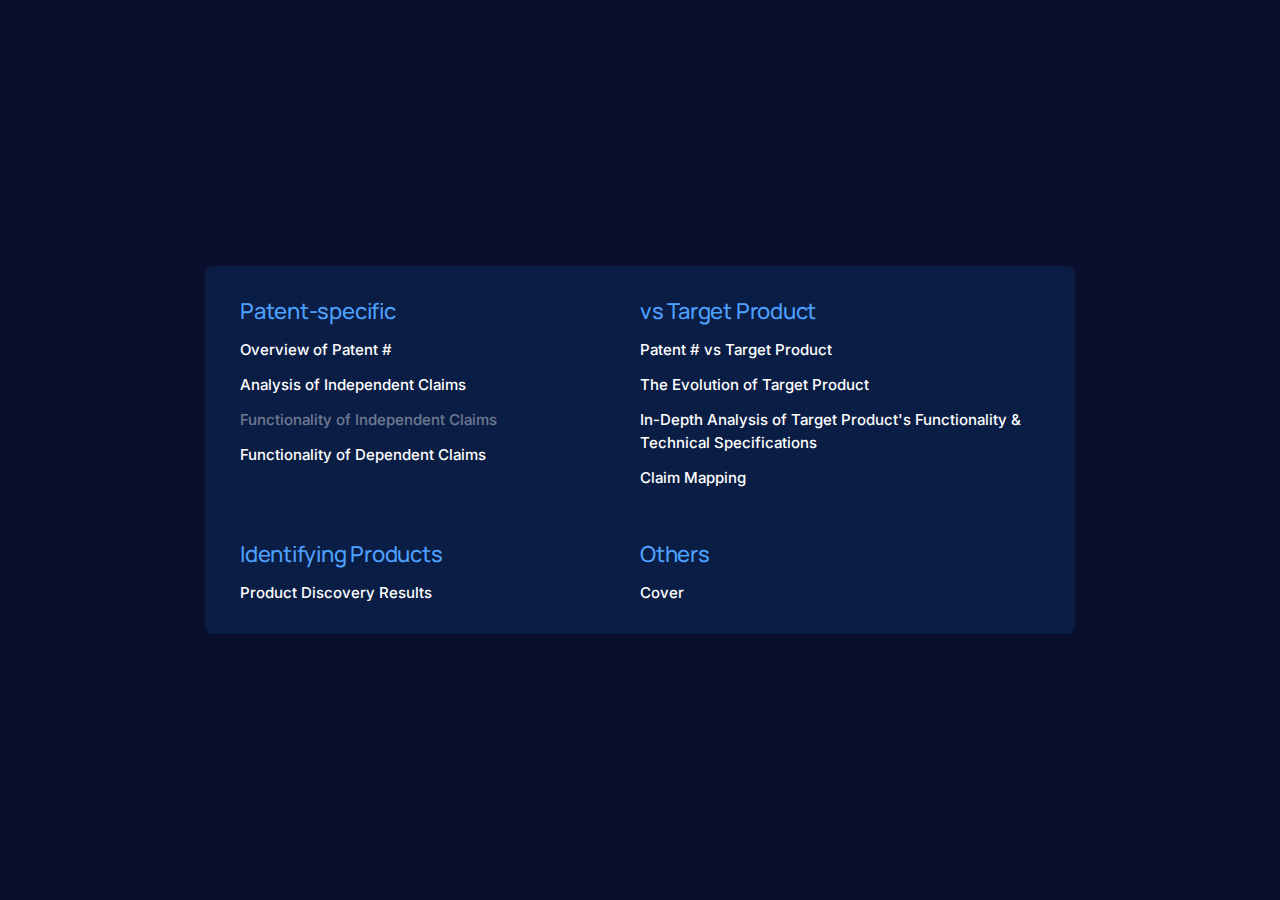
==== commit 37d7eb6b: "Patented Reports blocks V5" ====
--- a/index.html
+++ b/index.html
@@ -14,7 +14,7 @@
                 <h3>Patent-specific</h3>
                 <a href="patent-specific/overview-of-patent.html">Overview of Patent #</a>
                 <a href="patent-specific/analysis-of-independent-claims.html">Analysis of Independent Claims</a>
-                <a href="#">Functionality of Independent Claims</a>
+                <a class="disabled" href="#">Functionality of Independent Claims</a>
                 <a href="patent-specific/functionality-of-dependent-claims.html">Functionality of Dependent Claims</a>
             </div>
             <div>
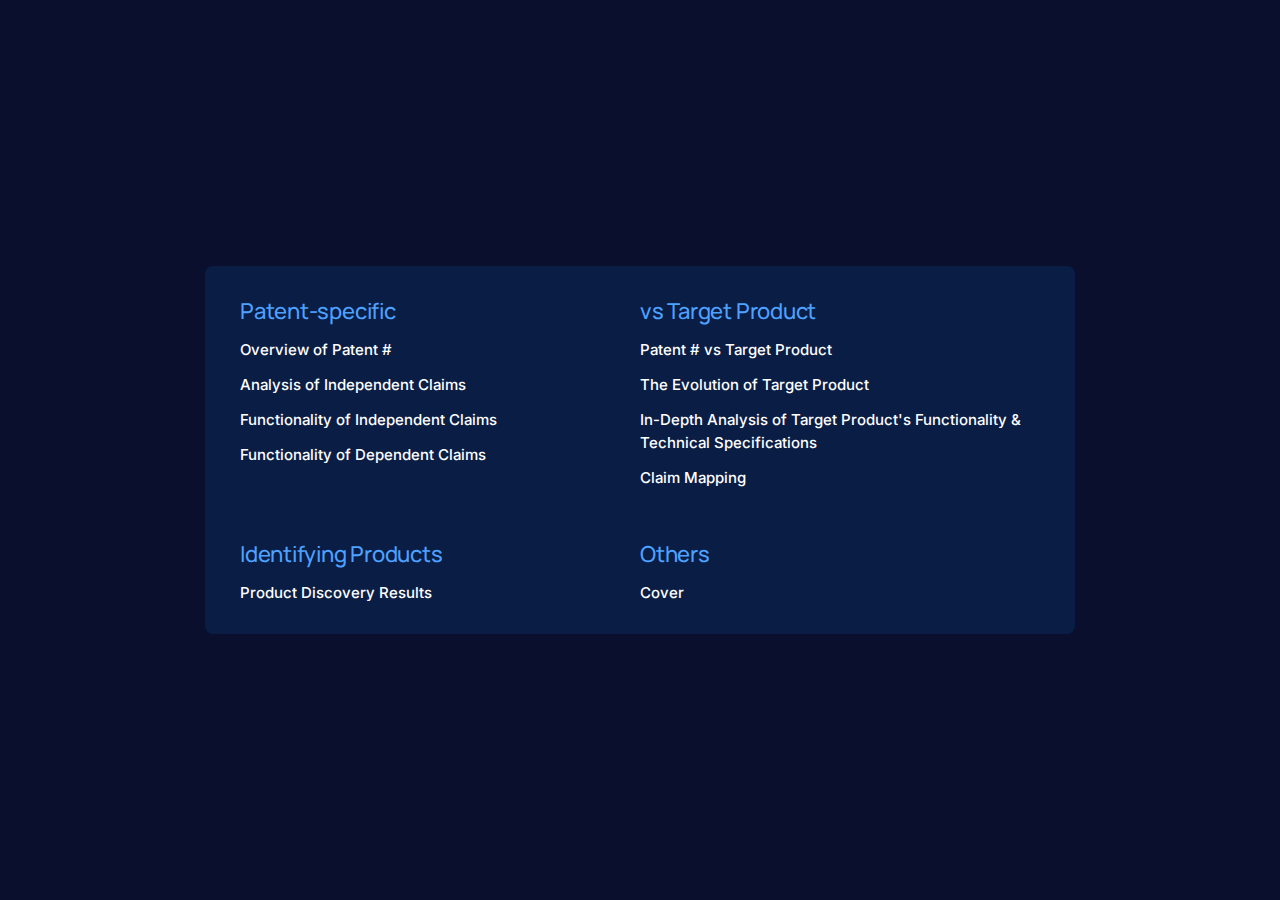
==== commit 28552b58: "Patented Reports blocks V6" ====
--- a/index.html
+++ b/index.html
@@ -14,7 +14,7 @@
                 <h3>Patent-specific</h3>
                 <a href="patent-specific/overview-of-patent.html">Overview of Patent #</a>
                 <a href="patent-specific/analysis-of-independent-claims.html">Analysis of Independent Claims</a>
-                <a class="disabled" href="#">Functionality of Independent Claims</a>
+                <a href="patent-specific/functionality-of-independent-claims.html">Functionality of Independent Claims</a>
                 <a href="patent-specific/functionality-of-dependent-claims.html">Functionality of Dependent Claims</a>
             </div>
             <div>
